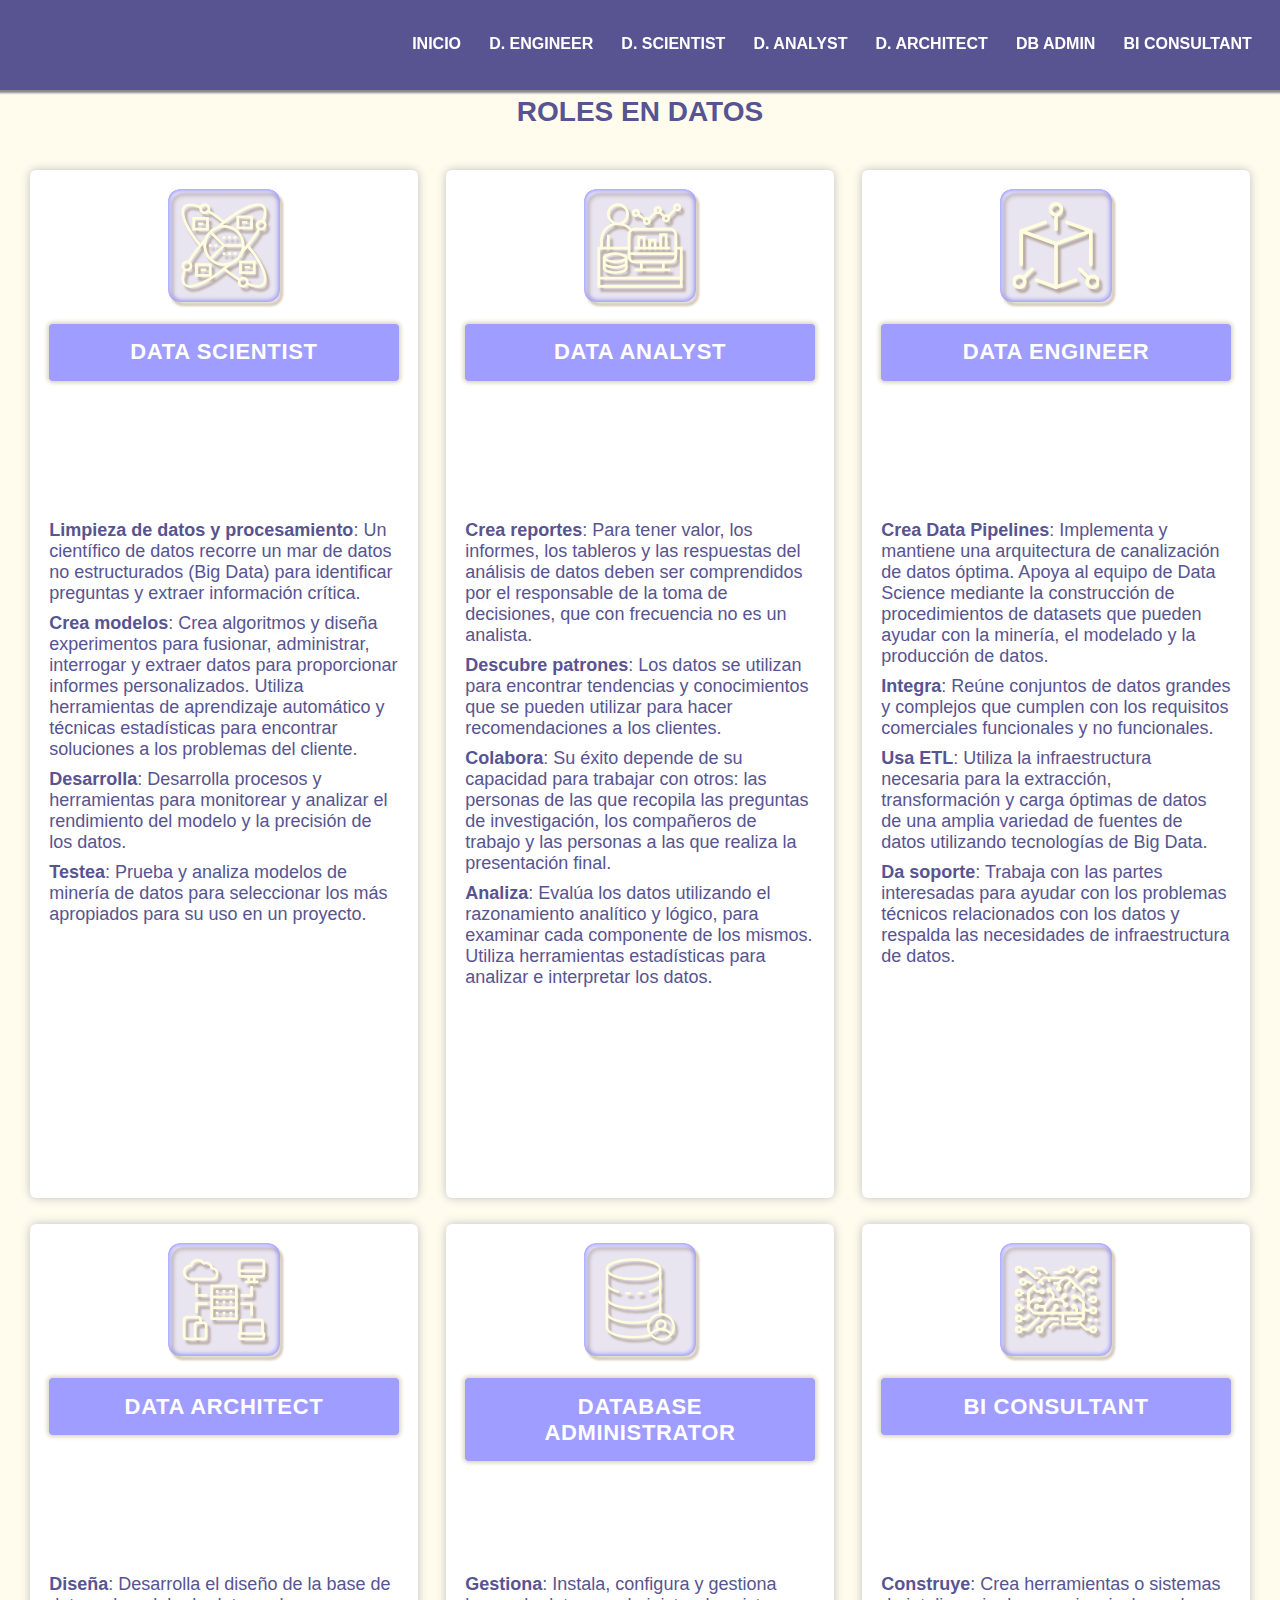
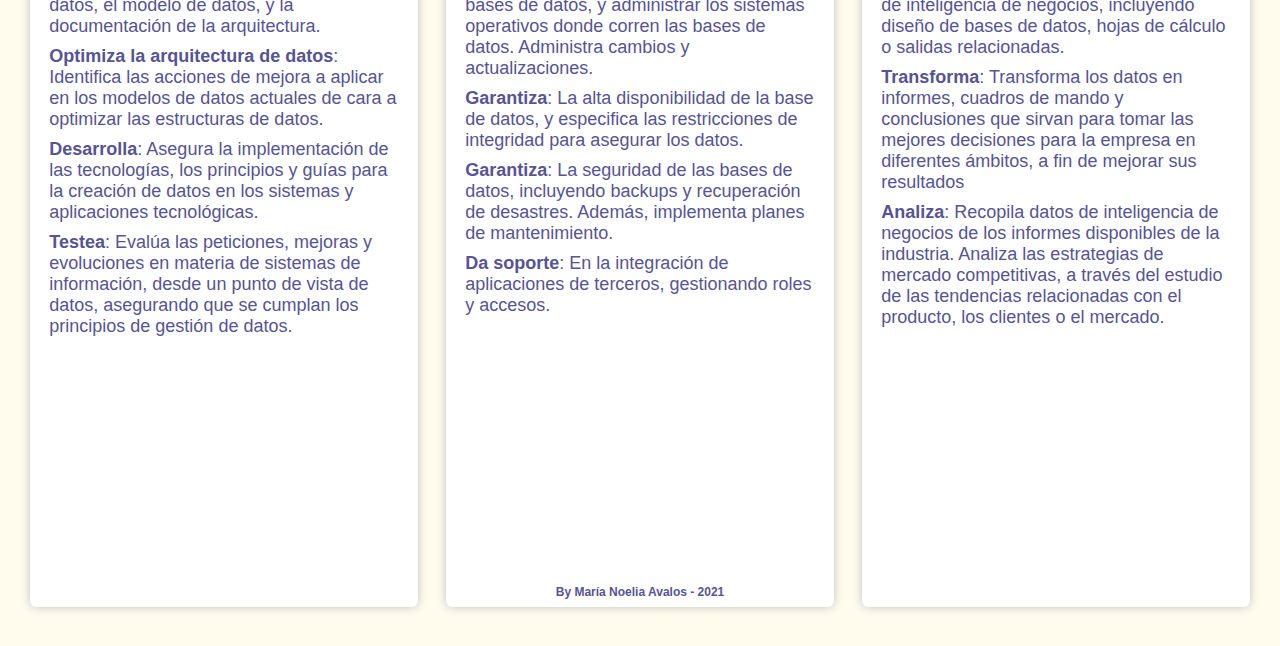
==== index.html @ c1c6f94a "SEO" ====
<!DOCTYPE html>
<html lang="en">
<head>
    <meta charset="UTF-8">
    <meta name="viewport" content="width=, initial-scale=1.0">
    <title>Roles en Datos</title>
    <!-- SEO -->
    <meta name="description" content="Aquí encontrarás cuáles son los roles más famosos en Data y sus funciones más importantes.">
    <meta name="keywords" content="data, data analytics, datos, ingeniero de datos, análisis de datos, científico de datos"
    <meta name="robots" content="index,follow">
    <!-- OPEN GRAPH -->
    <meta property="og:title" content="Descripción de los roles en Datos" />
    <meta property="og:image" content="img/cover.jpg" />
    <meta property="og:image:width" content="1200" />
    <meta property="og:image:height" content="630" />
    <meta property="og:description" content="Cuáles son los roles más famosos en Data y sus funciones más importantes." />
    <meta property="og:url" content="https://noeliaava.github.io/data-analytics-doc/" />
    <meta property="og:type" content="article" />
    <meta property="og:locale" content="es_AR" />
    <!-- FAVICON -->
    <link rel="icon" type="image/png" sizes="16x16" href="img/favicon.png">
    <!-- ESTILOS -->
    <link rel="stylesheet" href="styles.css">
    
</head>
<body>
    <header class="bkg-dk-purple">
        <nav>
            <a class="nav-item" href="#">Inicio</a>
            <a class="nav-item" href="views/data_eng.html">D. Engineer</a>
            <a class="nav-item" href="views/data_sc.html">D. Scientist</a>
            <a class="nav-item" href="views/data_an.html">D. Analyst</a>
            <a class="nav-item" href="views/data_arc.html">D. Architect</a>
            <a class="nav-item" href="views/data_adm.html">DB Admin</a>
            <a class="nav-item" href="views/data_bi.html">BI Consultant</a>
        </nav>
        <nav class="mobile-nav">
            <a class="nav-item" href="#">
                <img class="nav-img" src="img/home.svg" alt="">
            </a>
            <a class="nav-item" href="views/data_eng.html">
                <img class="nav-img" src="img/tecnologia.svg" alt="">
            </a>
            <a class="nav-item" href="views/data_sc.html">
                <img class="nav-img" src="img/cientifico-de-datos.svg" alt="">
            </a>
            <a class="nav-item" href="views/data_an.html">
                <img class="nav-img" src="img/analista-de-datos.svg" alt="">
            </a>
            <a class="nav-item" href="views/data_arc.html">
                <img class="nav-img" src="img/arquitecto-de-datos.svg" alt="">
            </a>
            <a class="nav-item" href="views/data_adm.html">
                <img class="nav-img" src="img/base-de-datos.svg" alt="">
            </a>
            <a class="nav-item" href="views/data_bi.html">
                <img class="nav-img" src="img/inteligencia.svg" alt="">
            </a>
        </nav>
    </header>
    <div class="container bkg-light">
        <div class="title-container">
            <h1 class="title dk-purple">Roles en Datos</h1>
        </div>
        <div class="card-container">
            <div class="role bkg-wh">
                <div class="role-head">
                    <img class="role-img" src="img/cientifico-de-datos.svg" alt="">
                    <a class="role-link" href="views/data_sc.html"><h3 class="role-title wh">Data Scientist</h3></a>
                </div>
                <p class="role-desc dk-purple"><b>Limpieza de datos y procesamiento</b>: Un científico de datos 
                    recorre un mar de datos no estructurados (Big Data) para identificar preguntas y extraer 
                    información crítica.
                </p>
                <p class="role-desc dk-purple"><b>Crea modelos</b>: Crea algoritmos y diseña experimentos para 
                    fusionar, administrar, interrogar y extraer datos para proporcionar informes personalizados.
                    Utiliza herramientas de aprendizaje automático y técnicas estadísticas para encontrar 
                    soluciones a los problemas del cliente.
                </p>
                <p class="role-desc dk-purple"><b>Desarrolla</b>: 
                    Desarrolla procesos y herramientas para monitorear y analizar el rendimiento del modelo y 
                    la precisión de los datos.
                </p>
                <p class="role-desc dk-purple"><b>Testea</b>: Prueba y analiza modelos de minería de datos para seleccionar 
                    los más apropiados para su uso en un proyecto.
                </p>
            </div>
            <div class="role bkg-wh">
                <div class="role-head">
                    <img class="role-img" src="img/analista-de-datos.svg" alt="">
                    <a class="role-link" href="views/data_an.html"><h3 class="role-title wh">Data Analyst</h3></a>
                </div>
                <p class="role-desc dk-purple"><b>Crea reportes</b>: Para tener valor, los informes, los tableros y
                    las respuestas del análisis de datos deben ser 
                    comprendidos por el responsable de la toma de decisiones, que con frecuencia no es un analista.
                </p>
                <p class="role-desc dk-purple"><b>Descubre patrones</b>: Los datos se utilizan para encontrar tendencias 
                    y conocimientos que se pueden utilizar para hacer recomendaciones a los clientes.
                </p>
                <p class="role-desc dk-purple"><b>Colabora</b>: Su éxito depende de su capacidad para 
                    trabajar con otros: las personas de las que recopila las preguntas de investigación, los 
                    compañeros de trabajo y las personas a las que realiza 
                    la presentación final.
                </p>
                <p class="role-desc dk-purple"><b>Analiza</b>: Evalúa los datos utilizando el razonamiento analítico y 
                    lógico, para examinar cada componente de los mismos. Utiliza herramientas estadísticas 
                     para analizar e interpretar los datos.
                </p>
            </div>
            <div class="role bkg-wh">
                <div class="role-head">
                    <img class="role-img" src="img/tecnologia.svg" alt="">
                    <a class="role-link" href="views/data_eng.html"><h3 class="role-title wh">Data Engineer</h3></a>
                </div>
                <p class="role-desc dk-purple"><b>Crea Data Pipelines</b>: 
                    Implementa y mantiene una arquitectura de canalización de datos óptima. Apoya al equipo de 
                    Data Science mediante la construcción de procedimientos de datasets que pueden ayudar 
                    con la minería, el modelado y la producción de datos.
                </p>
                <p class="role-desc dk-purple"><b>Integra</b>: Reúne conjuntos de datos grandes y complejos que cumplen 
                    con los requisitos comerciales funcionales y no funcionales.
                </p>
                <p class="role-desc dk-purple"><b>Usa ETL</b>: Utiliza la infraestructura necesaria para la extracción, 
                    transformación y carga óptimas de datos de una amplia variedad de fuentes de datos utilizando 
                    tecnologías de Big Data.
                </p>
                <p class="role-desc dk-purple"><b>Da soporte</b>: Trabaja con las partes interesadas para ayudar con 
                    los problemas técnicos relacionados con los datos y respalda las necesidades de infraestructura 
                    de datos.
                </p>
            </div>
        </div>
        <div class="card-container two">
            <div class="role two bkg-wh">
                <div class="role-head">
                    <img class="role-img" src="img/arquitecto-de-datos.svg" alt="">
                    <a class="role-link" href="views/data_arc.html"><h3 class="role-title wh">Data Architect</h3></a>
                </div>
                <p class="role-desc dk-purple"><b>Diseña</b>: Desarrolla el diseño de la base de datos, el modelo
                    de datos, y la documentación de la arquitectura.
                </p>
                <p class="role-desc dk-purple"><b>Optimiza la arquitectura de datos</b>: Identifica 
                    las acciones de mejora a aplicar en los modelos de datos actuales de cara a optimizar 
                    las estructuras de datos.
                </p>
                <p class="role-desc dk-purple"><b>Desarrolla</b>: Asegura la implementación de las tecnologías,
                    los principios y guías para la creación de datos en los sistemas y aplicaciones tecnológicas.
                </p>
                <p class="role-desc dk-purple"><b>Testea</b>: Evalúa las peticiones, mejoras y evoluciones en materia 
                    de sistemas de información, desde un punto de vista de datos, asegurando que se cumplan los 
                    principios de gestión de datos.
                </p>
            </div>
            <div class="role two bkg-wh">
                <div class="role-head">
                    <img class="role-img" src="img/base-de-datos.svg" alt="">
                    <a class="role-link" href="views/data_adm.html"></a><h3 class="role-title wh">Database Administrator</h3></a>
                </div>
                <p class="role-desc dk-purple"><b>Gestiona</b>: Instala, configura y gestiona bases de datos, y
                    administrar los sistemas operativos donde corren las bases de datos. Administra cambios 
                    y actualizaciones.
                </p>
                <p class="role-desc dk-purple"><b>Garantiza</b>: La alta disponibilidad de la base de datos, y especifica 
                    las restricciones de integridad para asegurar los datos.
                </p>
                <p class="role-desc dk-purple"><b>Garantiza</b>: La seguridad de las bases de datos, incluyendo backups 
                    y recuperación de desastres. Además, implementa planes de mantenimiento.
                </p>
                <p class="role-desc dk-purple"><b>Da soporte</b>: En la integración de aplicaciones de terceros, gestionando
                    roles y accesos.
                </p>
            </div>
            <div class="role two bkg-wh">
                <div class="role-head">
                    <img class="role-img" src="img/inteligencia.svg" alt="">
                    <a class="role-link" href="views/data_bi.html"></a><h3 class="role-title wh">BI Consultant</h3></a>
                </div>
                <p class="role-desc dk-purple"><b>Construye</b>: Crea herramientas o sistemas de inteligencia de negocios, 
                    incluyendo diseño de bases de datos, hojas de cálculo o salidas relacionadas.
                </p>
                <p class="role-desc dk-purple"><b>Transforma</b>: Transforma los datos en informes, cuadros de mando y 
                    conclusiones que sirvan para tomar las mejores decisiones para la empresa en diferentes ámbitos,
                     a fin de mejorar sus resultados
                </p>
                <p class="role-desc dk-purple"><b>Analiza</b>: Recopila datos de inteligencia de negocios de los informes 
                    disponibles de la industria. Analiza las estrategias de mercado competitivas, a través del 
                    estudio de las tendencias relacionadas con el producto, los clientes o el mercado.
                </p>
            </div>
        </div>
        <footer>
            <h5 class="dk-purple">By María Noelia Avalos - 2021</h5>
            <!-- <h5 class="dk-purple">ln:/m-noelia-avalos</h5> -->
        </footer>
    </div>
</body>
</html>
---- styles.css ----
* {
    margin: 0;
    padding: 0;
}

body {
    font-family: 'Segoe UI', Tahoma, Geneva, Verdana, sans-serif;
}

header {
    height: 12vh;
    padding-top: .5em;
    display: flex;
    background-color: #845EC2;
    position: fixed;
    width: 100%;
    box-shadow: 0px 0px 2px 3px #888888;
    z-index: 1;
}

nav {
    display: none;
}

.mobile-nav {
    display: flex;
    justify-content: space-around;
    align-items: center;
    margin: auto;
    width: 95%;
}

.nav-item {
    color: white;
    text-transform: uppercase;
    text-align: center;
    font-weight: 600;
    text-decoration: none;
    font-size: 1em;
}

.nav-item::after {
    content: '';
    display: block;
    width: 0;
    height: 3px;
    background: #fff;
    transition: width .3s;
}

.nav-item:hover::after {
    width: 100%;
}


.title-container {
    display: flex;
    justify-content: center;
    align-items: center;
    padding: 1em;
    padding-top: 5em;
}

p {
    font-size: 16px;
}

h3 {
    font-size: 20px;
}

h4 {
    color: #6e6e6e;
}

h5 {
    font-size: 12px;
    text-align: center;
}

.container {
    padding: 1em;
}

.card-container {
    display: flex;
    flex-direction: column;
    align-items: center;
    width: 100%;
}

.title {
    text-align: center;
    font-size: 28px;
    margin-bottom: 0;
    text-transform: uppercase;
}

.role {
    display: flex;
    flex-direction: column;
    width: 80%;
    border-radius: 6px;
    padding: 1.2em;
    margin-bottom: 1em;
    box-shadow: 0 0 10px 0px #bfbebe;
    
}

.role-head {
    height: 35vh;
    margin-bottom: 1em;
}

.role-img {
    width: 25%;
    display: block;
    margin: auto;
    filter: drop-shadow(3px 4px 1px #bbab90);
    box-shadow: inset 0px 0px 4px 2px #9f9dff;
    padding: .8em;
    border-radius: 12px;
    background-color: #9f9dff26;
}

.nav-img {
    width: 55%;
    filter: drop-shadow(0px 0px 0px #bbab90);
    padding: .3em;
    box-shadow: inset 0px 0px 2px 1px #9f9dff;
    border-radius: 6px;
}

.role-img:hover {
    transform: rotateY(360deg);
    transition: 1.1s ease-in;
}

.role-link {
    text-decoration: none;
}

.role-title:hover {
    background-color: #E8D5B5;
    transition: .6s ease-in-out;
}

.role-title {
    margin-top: 1em;
    text-align: center;
    padding: .7em;
    border-radius: 4px;
    margin-bottom: 1em;
    box-shadow: 0px 0px 4px 2px #dad6bf;
    background-color: #9F9DFF;
    text-transform: uppercase;
    letter-spacing: .5pt;
}

.role-desc {
    margin-bottom: .5em;
}


/* =========== funciones en detalle =========== */

.role-t {
    width: 90%;
    text-align: center;
}

.function {
    display: flex;
    flex-direction: column;
    justify-content: center;
    align-items: center;
    width: 90%;
    margin: auto;
    margin-bottom: 1em;
    box-shadow: inset 0px -2px 4px 2px #9f9dff;
    padding: 2em .8em 1em .8em;
}

.function-title {
    background-color: #9f9dff;
    border: 8px solid #9f9dff;
    box-shadow: 0px -1px 3px 2px #9f9dff;
    color: white;
    display: flex;
    justify-content: flex-end;
    align-items: center;
    padding-right: .3em;
    width: 90%;
    margin: auto;
    text-transform: uppercase;
}

.fn-left {
    display: flex;
    flex-direction: column;
    justify-content: flex-start;
    align-items: center;
    width: 100%;
}


.fn-left img {
    width: 100%;
    display: block;
}

.fn-left-tools {
    display: flex;
    flex-direction: column;
    align-items: center;
}

.fn-left-tools img {
    display: block;
    margin: auto;
    
}

.fn-right {
    display: flex;
    flex-direction: column;
    align-items: center;
    width: 100%;
}

.fn-right p {
    text-align: justify;
    line-height: 1.8;
}

small {
    font-size: .6em;
    margin-bottom: 3em;
}

.purple {
    color: #9F9DFF;
}

.dk-purple {
    color: #575491;
}

.light {
    color: #fffade85;
}

.wh {
    color: white;
}

.bkg-purple {
    background-color: #9F9DFF;
}

.bkg-dk-purple {
    background-color: #575491;
}

.bkg-light {
    background-color: #fffade85;
}

.bkg-wh {
    background-color: white;
}

.soon-text {
    margin-top: 10em;
    text-align: center;
    font-size: 1em;
    height: 25vh;
}

.soon-text a {
    text-decoration: none;
    text-transform: uppercase;
}

footer {
    height: 5vh;
    margin-top: 1em;
}

/* media queries */
@media only screen and (min-width: 374px) {
   
    nav {
        width: 90%;
    }

}

@media only screen and (min-width: 426px) {


    .mobile-nav {
        width: 60%;
    }

    .role-head {
        height: 45vh;
    }
}

@media only screen and (min-width: 769px) {
    header {
        height: 10vh;
        padding-top: 0em;
    }
    
    nav {
        display: flex;
        justify-content: space-evenly;
        align-items: center;
        margin: auto;
        width: 70%;
        margin-left: 30%;
    }

    .mobile-nav {
        display: none;
    }

    .card-container {
        flex-direction: row;
        height: 105vh;
    }

    .role {
        width: 28%;
        margin: auto;
        height: 95vh;
    }

    .role-t {
        text-align: left;
    }

    .two {
        height: 90vh;
    }

    .role-head {
        height: 35vh;
    }

    .function {
        flex-direction: row;
    }
    
    .fn-left {
        width: 40%;
        margin: auto;
        margin-top: 0;
    }

    .fn-right {
        width: 50%;
        margin: auto;
        align-self: flex-start;
        margin-top: 1em;
        margin-bottom: 1em;
    }
}

@media only screen and (min-width: 1025px) {
    .card-container {
        height: 120vh;
    }
    
    .role {
        width: 28%;
        margin: auto;
        height: 110vh;
    }

    .two {
        height: 105vh;
    }

    .role-title {
        font-size: 22px;
    }

    .role-desc {
        font-size: 18px;
    }
}

@media only screen and (min-width: 1332px) {
    .card-container {
        height: 130vh;
    }
    .role {
        height: 115vh;
    }
   
}
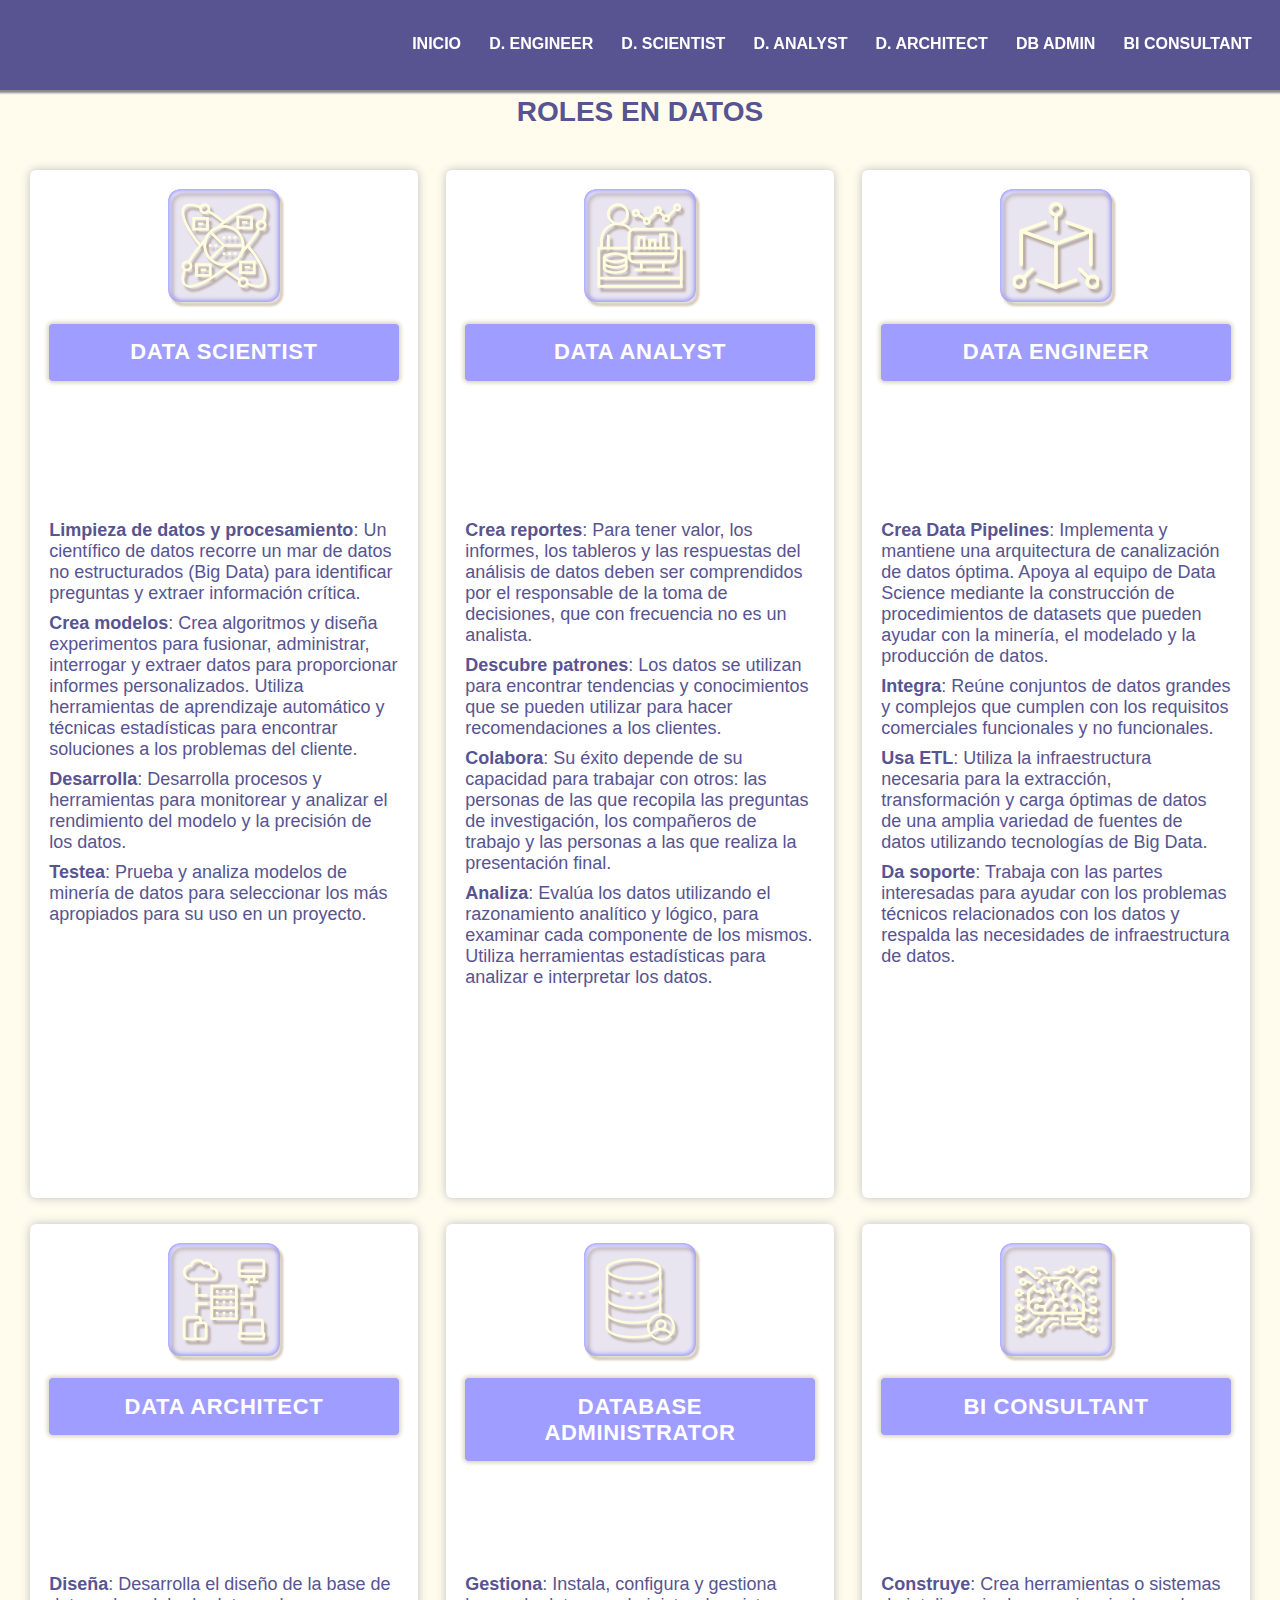
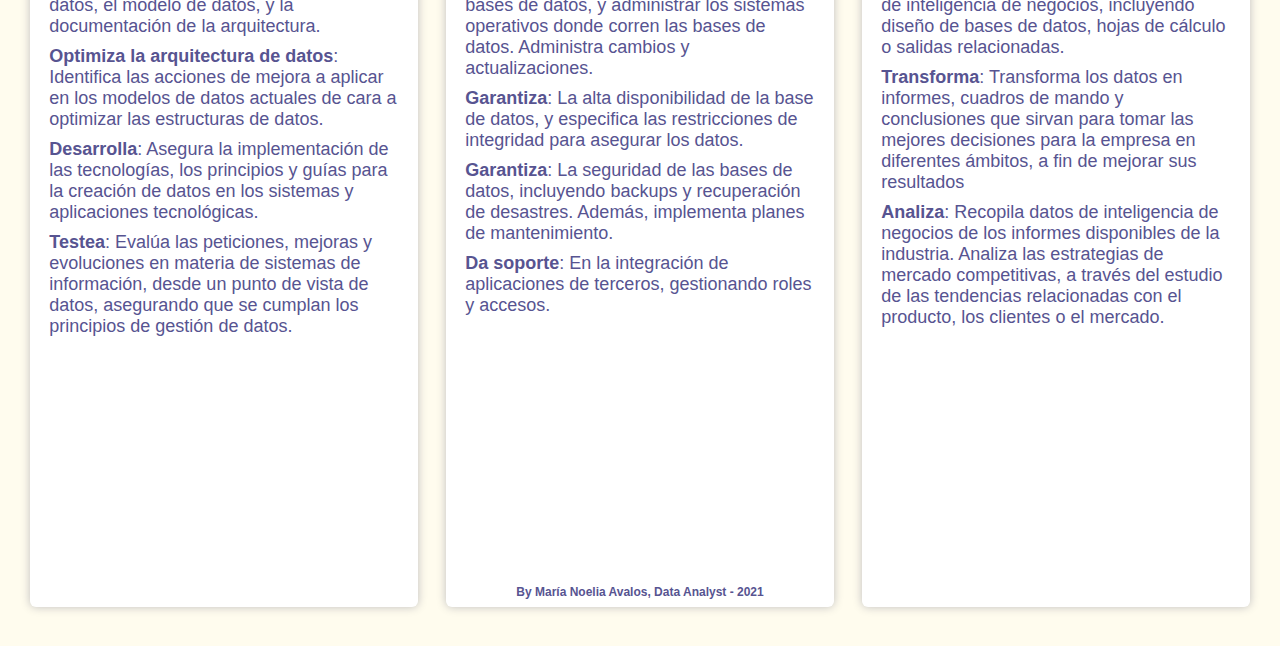
==== commit b6ae0af9: "text editing in d arc" ====
--- a/index.html
+++ b/index.html
@@ -189,7 +189,7 @@
             </div>
         </div>
         <footer>
-            <h5 class="dk-purple">By María Noelia Avalos - 2021</h5>
+            <h5 class="dk-purple">By María Noelia Avalos, Data Analyst - 2021</h5>
             <!-- <h5 class="dk-purple">ln:/m-noelia-avalos</h5> -->
         </footer>
     </div>
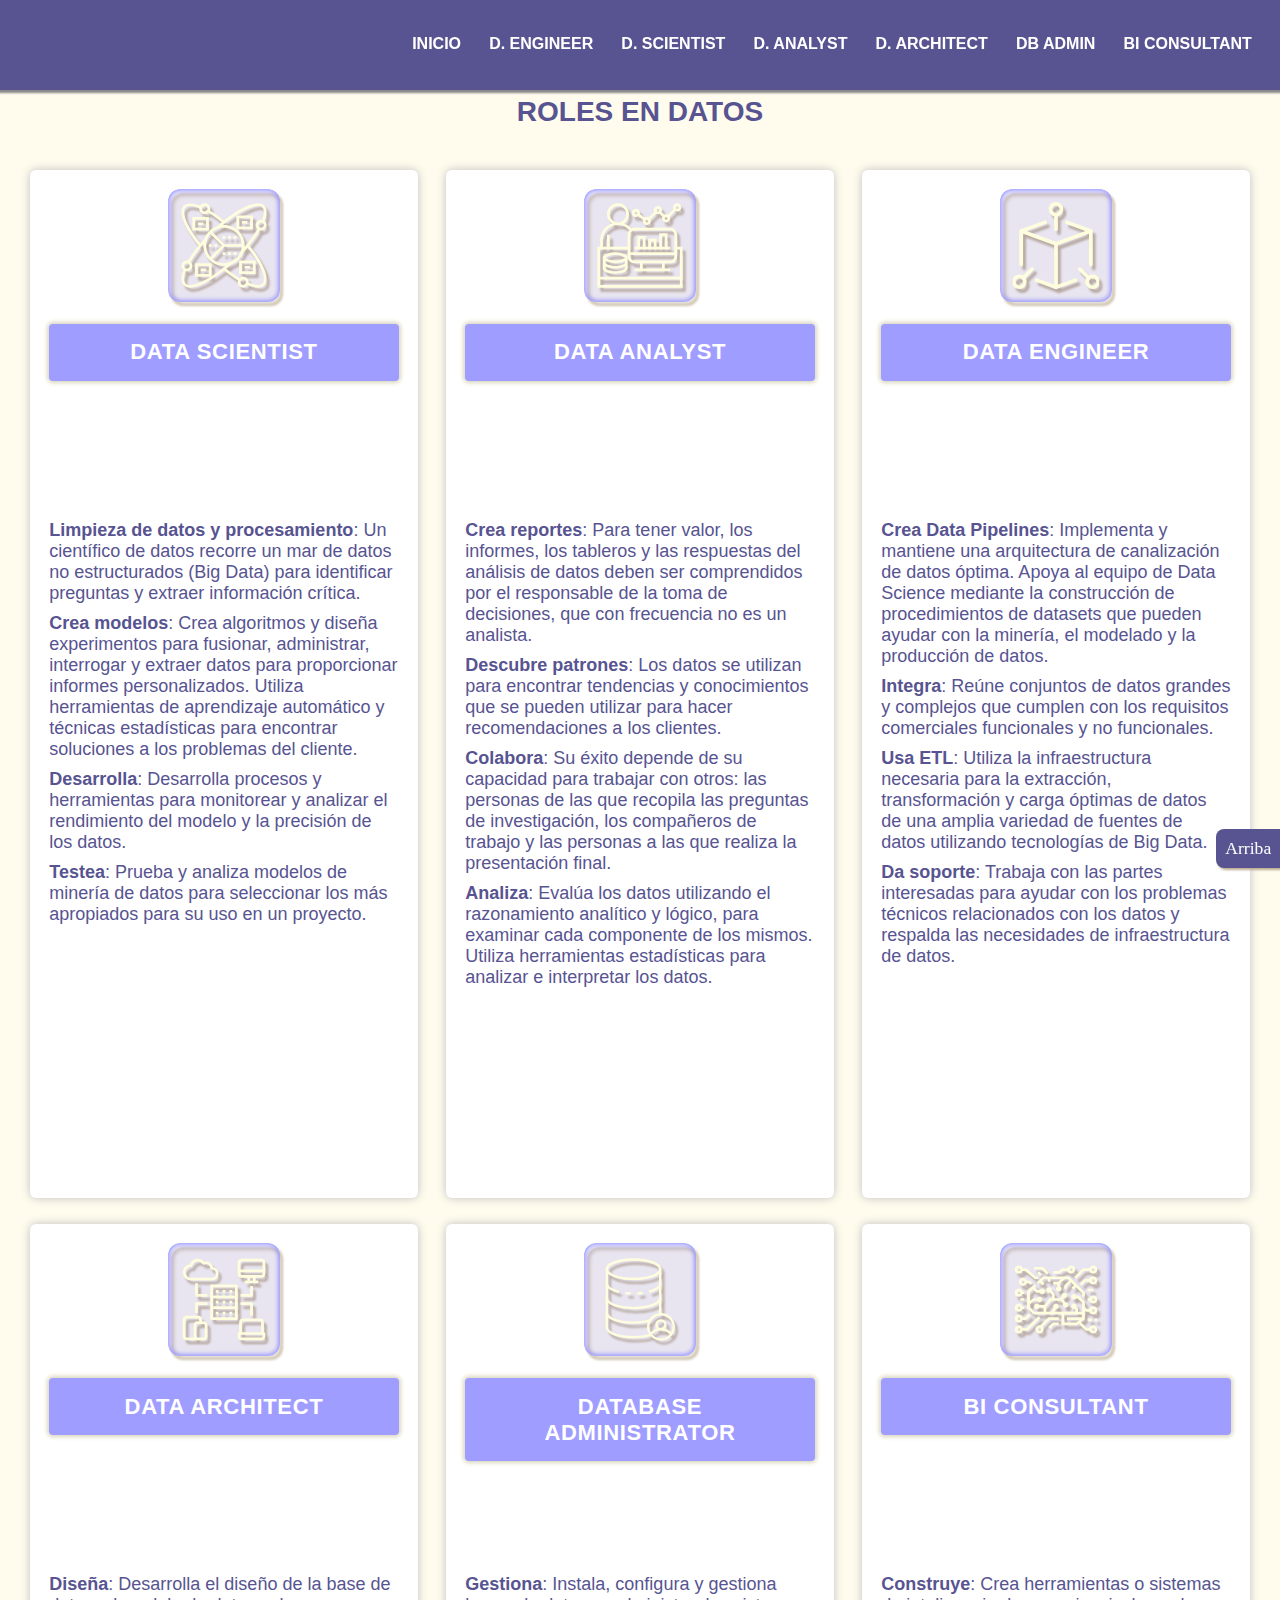
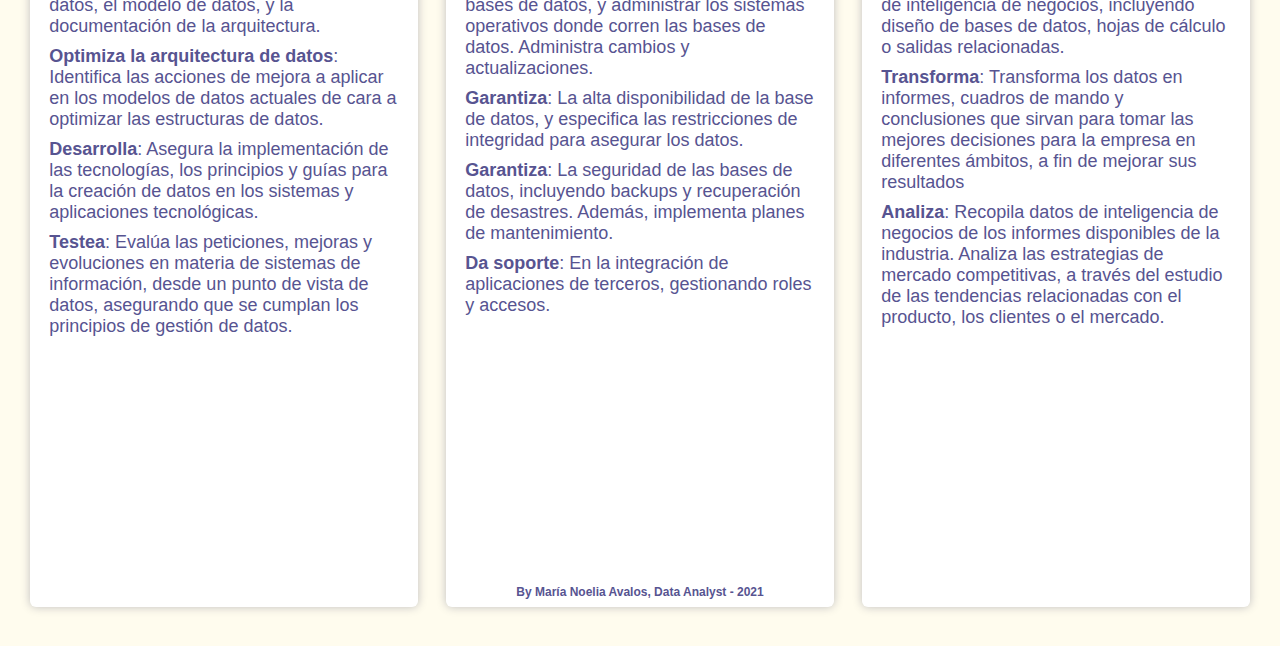
==== commit cf4e9209: "d-eng: how pages" ====
--- a/index.html
+++ b/index.html
@@ -62,6 +62,13 @@
         <div class="title-container">
             <h1 class="title dk-purple">Roles en Datos</h1>
         </div>
+        <div class="btn-up-container" >
+            <a class="btn-up-link" href="#page-title">
+                <button class="btn-up bkg-dk-purple wh">
+                    Arriba
+                </button>
+            </a>
+        </div>
         <div class="card-container">
             <div class="role bkg-wh">
                 <div class="role-head">
@@ -154,7 +161,7 @@
             <div class="role two bkg-wh">
                 <div class="role-head">
                     <img class="role-img" src="img/base-de-datos.svg" alt="">
-                    <a class="role-link" href="views/data_adm.html"></a><h3 class="role-title wh">Database Administrator</h3></a>
+                    <a class="role-link" href="views/data_adm.html"><h3 class="role-title wh">Database Administrator</h3></a>
                 </div>
                 <p class="role-desc dk-purple"><b>Gestiona</b>: Instala, configura y gestiona bases de datos, y
                     administrar los sistemas operativos donde corren las bases de datos. Administra cambios 
@@ -173,7 +180,7 @@
             <div class="role two bkg-wh">
                 <div class="role-head">
                     <img class="role-img" src="img/inteligencia.svg" alt="">
-                    <a class="role-link" href="views/data_bi.html"></a><h3 class="role-title wh">BI Consultant</h3></a>
+                    <a class="role-link" href="views/data_bi.html"><h3 class="role-title wh">BI Consultant</h3></a>
                 </div>
                 <p class="role-desc dk-purple"><b>Construye</b>: Crea herramientas o sistemas de inteligencia de negocios, 
                     incluyendo diseño de bases de datos, hojas de cálculo o salidas relacionadas.
--- a/styles.css
+++ b/styles.css
@@ -20,6 +20,10 @@
 
 nav {
     display: none;
+}
+
+button {
+    font-family: 'Segoe UI', Tahoma;
 }
 
 .mobile-nav {
@@ -140,6 +144,11 @@
     text-decoration: none;
 }
 
+.role-title-link {
+    text-decoration: none;
+
+}
+
 .role-title:hover {
     background-color: #E8D5B5;
     transition: .6s ease-in-out;
@@ -238,6 +247,146 @@
     margin-bottom: 3em;
 }
 
+.btn-cont {
+    display: flex;
+    flex-direction: row;
+    justify-content: center;
+    align-items: center;
+    margin-bottom: 2em;
+    width: 80%;
+    margin: auto;
+}
+
+.btn-how {
+    padding: .7em;
+    border-radius: 4px;
+    box-shadow: 0px 0px 4px 2px #dad6bf;
+    text-transform: uppercase;
+    letter-spacing: .5pt;
+    border: none;
+    font-size: 1.3em;
+    font-weight: 600;
+}
+
+/* ======== HOW TO BECOME ======== */
+
+.container-how {
+    display: flex;
+    flex-direction: column;
+    justify-content: center;
+    align-items: center;
+}
+
+.card-how {
+    display: flex;
+    flex-direction: column;
+    align-items: center;
+    justify-content: center;
+    margin: 1em;
+    border-radius: 8px;
+    filter: drop-shadow(3px 4px 1px #bbab90);
+    box-shadow: inset 0px 0px 4px 2px #9f9dff;
+    border: 2px solid #9f9dff;
+    background-color: #9f9dff63;
+    width: 200px;
+    height: 150px;
+}
+
+.card-how .title {
+    font-size: 2.3em;
+    margin-bottom: .5em;
+}
+
+.card-how .link {
+    border: 2px solid black;
+    border-radius: 6px;
+    padding: .3em .6em;
+    width: 50%;
+    text-decoration: none;
+    color: black;
+    text-align: center;
+    font-weight: 500;
+    text-transform: uppercase;
+}
+
+/* ======== WHY SECTION ======== */
+
+.container-why {
+    display: flex;
+    flex-direction: column;
+    justify-content: center;
+    align-items: center;
+
+}
+
+.container-why .why-card {
+    display: flex;
+    flex-direction: column;
+    align-items: center;
+    justify-content: center;
+    padding: .5em; 
+    border: 2px solid #575491;
+    border-radius: 8px;
+    box-shadow: inset 0px 0px 4px 2px #575491;
+    width: 80%;
+    margin-bottom: 1em;
+}
+
+.why-ico {
+    width: 100%;
+
+}
+
+.cursors-container {
+    display: flex;
+    flex-direction: row;
+    justify-content: space-between;
+    align-items: center;
+    width: 80%;
+    margin: auto;
+
+}
+
+.cursors-container .link {
+    border: 2px solid #575491;
+    box-shadow: inset 0px 0px 4px 2px #575491;
+    border-radius: 6px;
+    padding: .5em .6em;
+    width: 40%;
+    text-decoration: none;
+    color: black;
+    text-align: center;
+    font-weight: 500;
+    text-transform: uppercase;
+}
+
+/* ======== BOTON ARRIBA ======== */
+
+.btn-up-container {
+    position: fixed;
+    z-index: 2;
+    bottom: 2em;
+    right: 0;
+}
+
+.btn-up-link {
+    text-decoration: none;
+    width: 10%;
+}
+
+.btn-up {
+    width: 100%;
+    padding: .5em;
+    font-size: 1.1em;
+    border-radius: 8px 0 0 8px;
+    filter: drop-shadow(2px 2px 1px #bbab90);
+    border: none;
+    margin: 0;
+    
+}
+
+/* ===== COLORS ====== */
+
 .purple {
     color: #9F9DFF;
 }
@@ -305,6 +454,15 @@
 
     .role-head {
         height: 45vh;
+    }
+
+    .container-how {
+        flex-direction: row;
+        flex-wrap: wrap;
+    }
+
+    .cursors-container .link {
+        padding: .8em .6em;
     }
 }
 
@@ -391,6 +549,8 @@
     .role-desc {
         font-size: 18px;
     }
+    
+
 }
 
 @media only screen and (min-width: 1332px) {
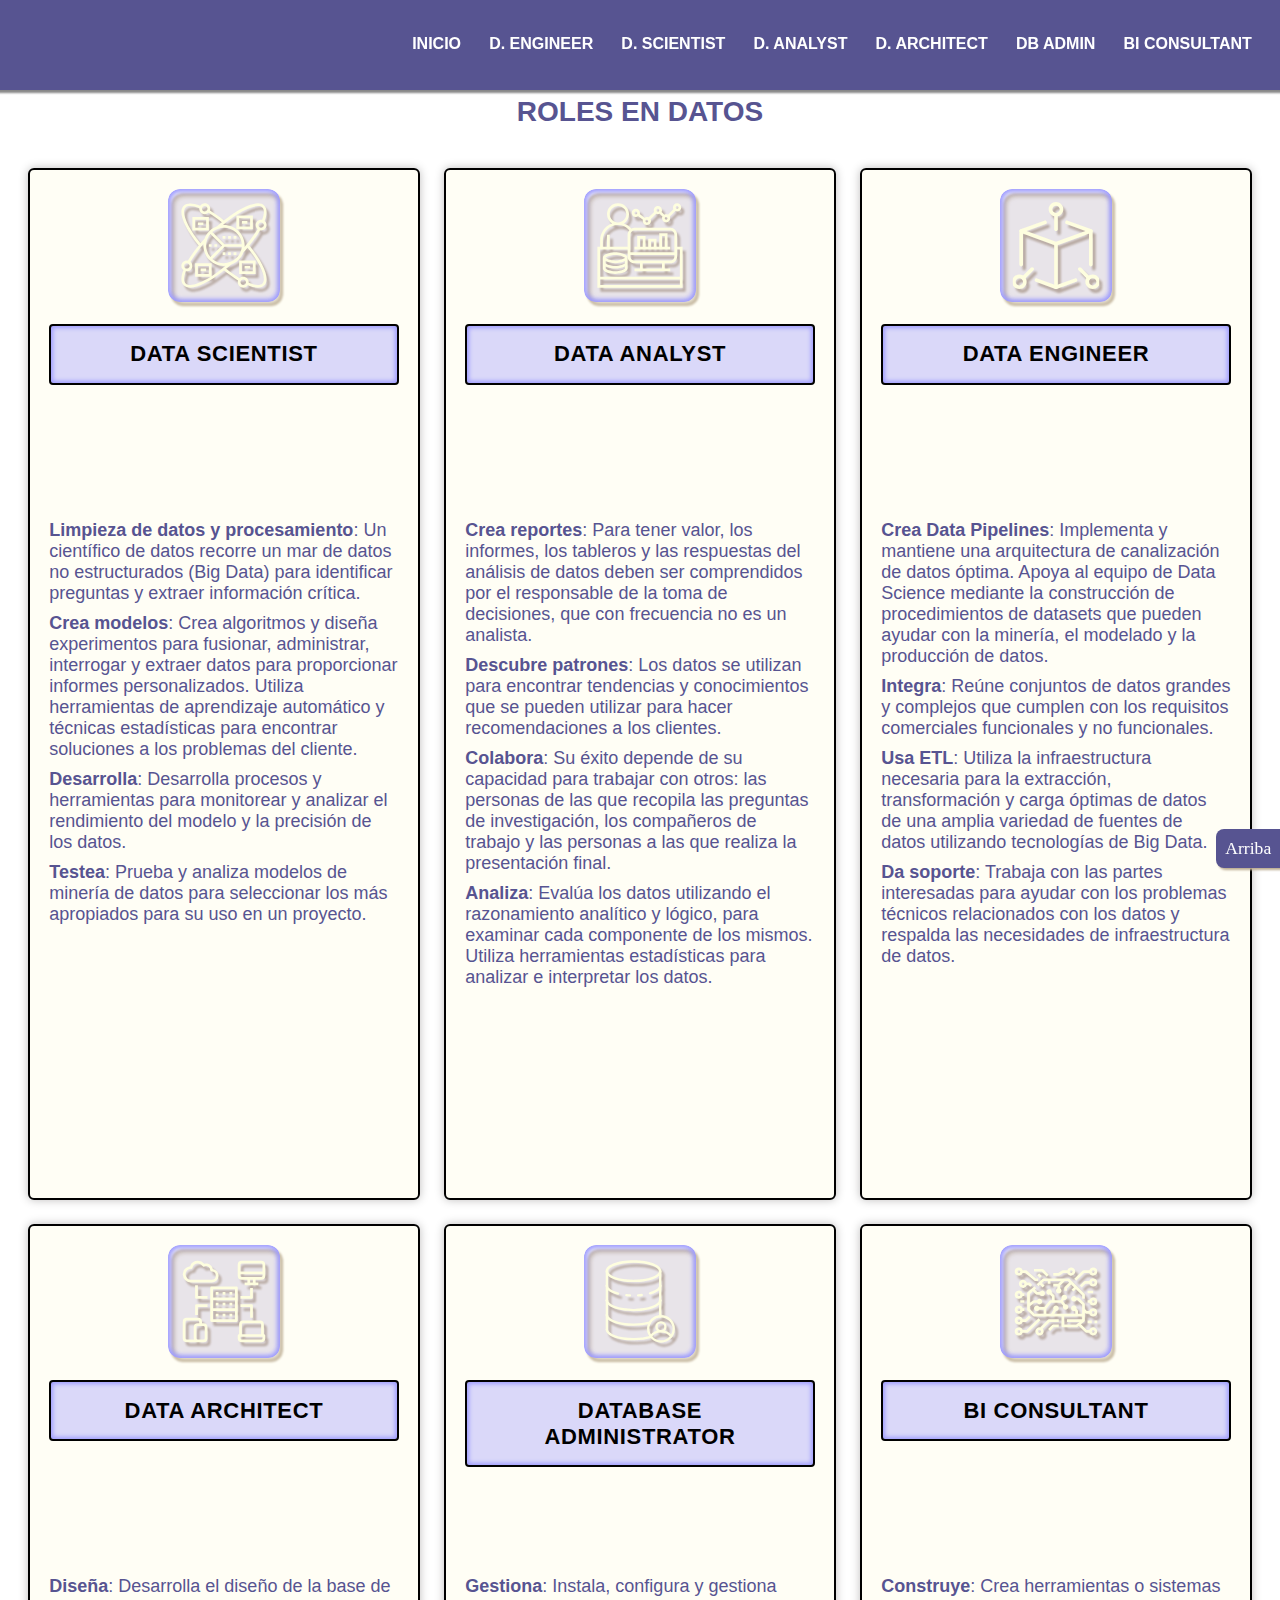
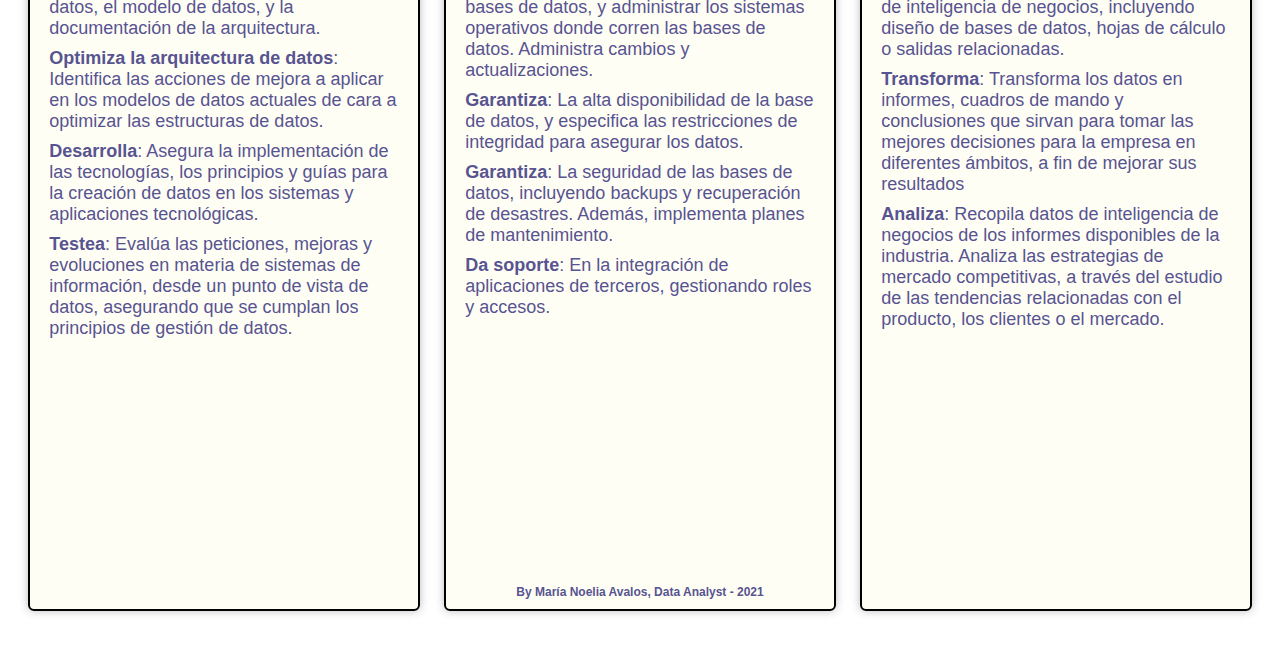
==== commit 610d5272: "change of border syles on buttons" ====
--- a/index.html
+++ b/index.html
@@ -58,7 +58,7 @@
             </a>
         </nav>
     </header>
-    <div class="container bkg-light">
+    <div class="container bkg-light-blue">
         <div class="title-container">
             <h1 class="title dk-purple">Roles en Datos</h1>
         </div>
@@ -70,10 +70,12 @@
             </a>
         </div>
         <div class="card-container">
-            <div class="role bkg-wh">
+            <div class="role bkg-light">
                 <div class="role-head">
                     <img class="role-img" src="img/cientifico-de-datos.svg" alt="">
-                    <a class="role-link" href="views/data_sc.html"><h3 class="role-title wh">Data Scientist</h3></a>
+                    <a class="role-link" href="views/data_sc.html">
+                        <h3 class="role-title">Data Scientist</h3>
+                    </a>
                 </div>
                 <p class="role-desc dk-purple"><b>Limpieza de datos y procesamiento</b>: Un científico de datos 
                     recorre un mar de datos no estructurados (Big Data) para identificar preguntas y extraer 
@@ -92,10 +94,12 @@
                     los más apropiados para su uso en un proyecto.
                 </p>
             </div>
-            <div class="role bkg-wh">
+            <div class="role bkg-light">
                 <div class="role-head">
                     <img class="role-img" src="img/analista-de-datos.svg" alt="">
-                    <a class="role-link" href="views/data_an.html"><h3 class="role-title wh">Data Analyst</h3></a>
+                    <a class="role-link" href="views/data_an.html">
+                        <h3 class="role-title">Data Analyst</h3>
+                    </a>
                 </div>
                 <p class="role-desc dk-purple"><b>Crea reportes</b>: Para tener valor, los informes, los tableros y
                     las respuestas del análisis de datos deben ser 
@@ -114,10 +118,12 @@
                      para analizar e interpretar los datos.
                 </p>
             </div>
-            <div class="role bkg-wh">
+            <div class="role bkg-light">
                 <div class="role-head">
                     <img class="role-img" src="img/tecnologia.svg" alt="">
-                    <a class="role-link" href="views/data_eng.html"><h3 class="role-title wh">Data Engineer</h3></a>
+                    <a class="role-link" href="views/data_eng.html">
+                        <h3 class="role-title">Data Engineer</h3>
+                    </a>
                 </div>
                 <p class="role-desc dk-purple"><b>Crea Data Pipelines</b>: 
                     Implementa y mantiene una arquitectura de canalización de datos óptima. Apoya al equipo de 
@@ -138,10 +144,12 @@
             </div>
         </div>
         <div class="card-container two">
-            <div class="role two bkg-wh">
+            <div class="role two bkg-light">
                 <div class="role-head">
                     <img class="role-img" src="img/arquitecto-de-datos.svg" alt="">
-                    <a class="role-link" href="views/data_arc.html"><h3 class="role-title wh">Data Architect</h3></a>
+                    <a class="role-link" href="views/data_arc.html">
+                        <h3 class="role-title">Data Architect</h3>
+                    </a>
                 </div>
                 <p class="role-desc dk-purple"><b>Diseña</b>: Desarrolla el diseño de la base de datos, el modelo
                     de datos, y la documentación de la arquitectura.
@@ -158,10 +166,12 @@
                     principios de gestión de datos.
                 </p>
             </div>
-            <div class="role two bkg-wh">
+            <div class="role two bkg-light">
                 <div class="role-head">
                     <img class="role-img" src="img/base-de-datos.svg" alt="">
-                    <a class="role-link" href="views/data_adm.html"><h3 class="role-title wh">Database Administrator</h3></a>
+                    <a class="role-link" href="views/data_adm.html">
+                        <h3 class="role-title">Database Administrator</h3>
+                    </a>
                 </div>
                 <p class="role-desc dk-purple"><b>Gestiona</b>: Instala, configura y gestiona bases de datos, y
                     administrar los sistemas operativos donde corren las bases de datos. Administra cambios 
@@ -177,10 +187,12 @@
                     roles y accesos.
                 </p>
             </div>
-            <div class="role two bkg-wh">
+            <div class="role two bkg-light">
                 <div class="role-head">
                     <img class="role-img" src="img/inteligencia.svg" alt="">
-                    <a class="role-link" href="views/data_bi.html"><h3 class="role-title wh">BI Consultant</h3></a>
+                    <a class="role-link" href="views/data_bi.html">
+                        <h3 class="role-title">BI Consultant</h3>
+                    </a>
                 </div>
                 <p class="role-desc dk-purple"><b>Construye</b>: Crea herramientas o sistemas de inteligencia de negocios, 
                     incluyendo diseño de bases de datos, hojas de cálculo o salidas relacionadas.
--- a/styles.css
+++ b/styles.css
@@ -108,7 +108,7 @@
     padding: 1.2em;
     margin-bottom: 1em;
     box-shadow: 0 0 10px 0px #bfbebe;
-    
+    border: 2px solid black;
 }
 
 .role-head {
@@ -121,7 +121,7 @@
     display: block;
     margin: auto;
     filter: drop-shadow(3px 4px 1px #bbab90);
-    box-shadow: inset 0px 0px 4px 2px #9f9dff;
+    box-shadow: inset 0px 0px 4px 3px #9f9dff;
     padding: .8em;
     border-radius: 12px;
     background-color: #9f9dff26;
@@ -150,7 +150,7 @@
 }
 
 .role-title:hover {
-    background-color: #E8D5B5;
+    background-color: #9F9DFF;
     transition: .6s ease-in-out;
 }
 
@@ -160,10 +160,12 @@
     padding: .7em;
     border-radius: 4px;
     margin-bottom: 1em;
-    box-shadow: 0px 0px 4px 2px #dad6bf;
-    background-color: #9F9DFF;
+    box-shadow: inset 0px 0px 4px 2px #9f9dff;
+    background-color: #9f9dff63;
     text-transform: uppercase;
     letter-spacing: .5pt;
+    border: 2px solid black;
+    color: black;
 }
 
 .role-desc {
@@ -309,6 +311,14 @@
     text-transform: uppercase;
 }
 
+.role-subtitle {
+    margin-top: -2em;
+    text-align: right;
+    margin-bottom: 1em;
+    width: 95%;
+    font-size: 1.2em;
+}
+
 /* ======== WHY SECTION ======== */
 
 .container-why {
@@ -317,6 +327,10 @@
     justify-content: center;
     align-items: center;
 
+}
+
+.why-text {
+    display: none;
 }
 
 .container-why .why-card {
@@ -382,7 +396,10 @@
     filter: drop-shadow(2px 2px 1px #bbab90);
     border: none;
     margin: 0;
-    
+}
+
+.btn-up:hover {
+    cursor: pointer;
 }
 
 /* ===== COLORS ====== */
@@ -396,7 +413,7 @@
 }
 
 .light {
-    color: #fffade85;
+    color: #fffade4a;
 }
 
 .wh {
@@ -411,8 +428,12 @@
     background-color: #575491;
 }
 
+.bkg-light-blue {
+    background-color: #9f9dff00;
+}
+
 .bkg-light {
-    background-color: #fffade85;
+    background-color: #fffade4a;
 }
 
 .bkg-wh {
@@ -525,6 +546,36 @@
         margin-top: 1em;
         margin-bottom: 1em;
     }
+
+    .container-why {
+        flex-direction: row;
+        width: 90%;
+        margin: auto;
+        margin-bottom: 2em;
+    }
+
+    .container-why .why-card {
+        width: 40%;
+        margin: auto;
+    }
+
+    .why-text {
+        display: flex;
+        flex-direction: column;
+        width: 45%;
+        margin: auto;
+    }
+
+    .why-p {
+       
+    }
+
+    .why-list-item {
+        list-style: none;
+    }
+
+    .why-list-item::before {
+        content: "👉";
 }
 
 @media only screen and (min-width: 1025px) {
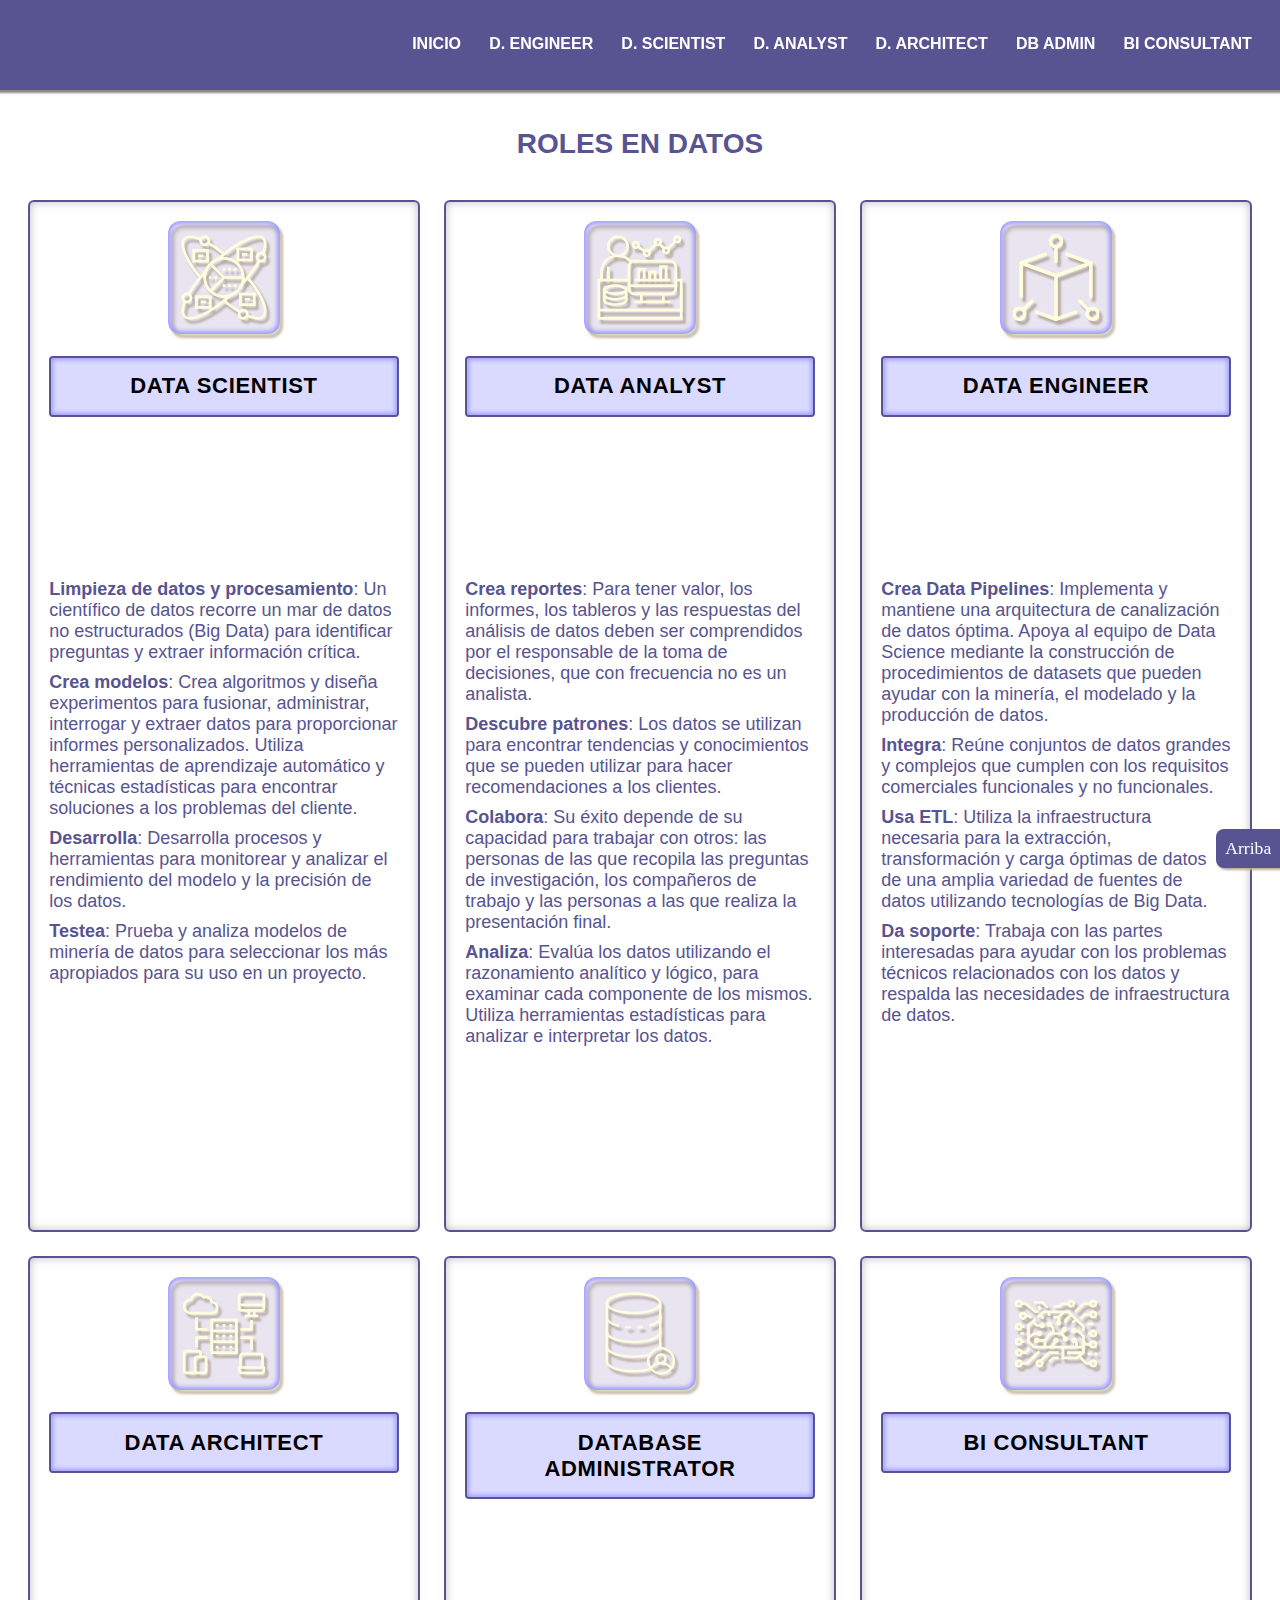
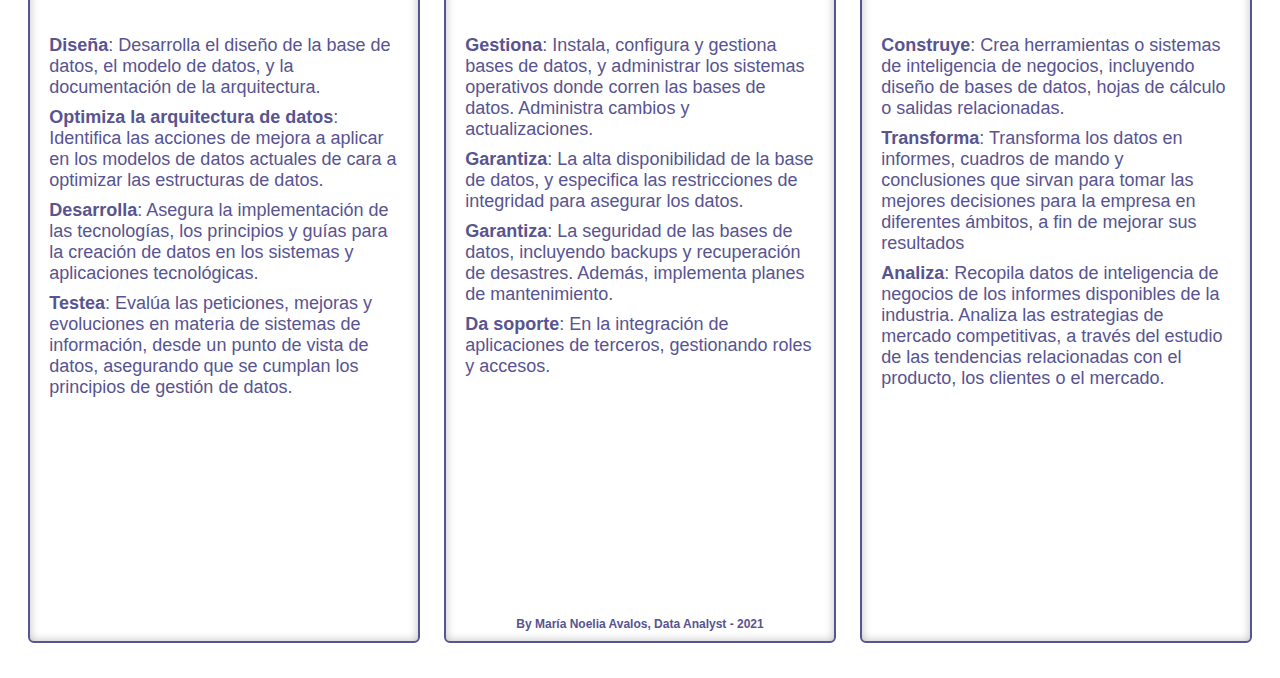
==== commit 29a1d9fa: "color change in card borders on index.html" ====
--- a/index.html
+++ b/index.html
@@ -70,7 +70,7 @@
             </a>
         </div>
         <div class="card-container">
-            <div class="role bkg-light">
+            <div class="role">
                 <div class="role-head">
                     <img class="role-img" src="img/cientifico-de-datos.svg" alt="">
                     <a class="role-link" href="views/data_sc.html">
@@ -94,7 +94,7 @@
                     los más apropiados para su uso en un proyecto.
                 </p>
             </div>
-            <div class="role bkg-light">
+            <div class="role">
                 <div class="role-head">
                     <img class="role-img" src="img/analista-de-datos.svg" alt="">
                     <a class="role-link" href="views/data_an.html">
@@ -118,7 +118,7 @@
                      para analizar e interpretar los datos.
                 </p>
             </div>
-            <div class="role bkg-light">
+            <div class="role">
                 <div class="role-head">
                     <img class="role-img" src="img/tecnologia.svg" alt="">
                     <a class="role-link" href="views/data_eng.html">
@@ -144,7 +144,7 @@
             </div>
         </div>
         <div class="card-container two">
-            <div class="role two bkg-light">
+            <div class="role two">
                 <div class="role-head">
                     <img class="role-img" src="img/arquitecto-de-datos.svg" alt="">
                     <a class="role-link" href="views/data_arc.html">
@@ -166,7 +166,7 @@
                     principios de gestión de datos.
                 </p>
             </div>
-            <div class="role two bkg-light">
+            <div class="role two">
                 <div class="role-head">
                     <img class="role-img" src="img/base-de-datos.svg" alt="">
                     <a class="role-link" href="views/data_adm.html">
@@ -187,7 +187,7 @@
                     roles y accesos.
                 </p>
             </div>
-            <div class="role two bkg-light">
+            <div class="role two">
                 <div class="role-head">
                     <img class="role-img" src="img/inteligencia.svg" alt="">
                     <a class="role-link" href="views/data_bi.html">
--- a/styles.css
+++ b/styles.css
@@ -62,7 +62,7 @@
     justify-content: center;
     align-items: center;
     padding: 1em;
-    padding-top: 5em;
+    padding-top: 7em;
 }
 
 p {
@@ -107,12 +107,12 @@
     border-radius: 6px;
     padding: 1.2em;
     margin-bottom: 1em;
-    box-shadow: 0 0 10px 0px #bfbebe;
-    border: 2px solid black;
+    box-shadow: inset 0 0 10px 0px #bfbebe;
+    border: 2px solid #575491;
 }
 
 .role-head {
-    height: 35vh;
+    height: 30vh;
     margin-bottom: 1em;
 }
 
@@ -164,7 +164,7 @@
     background-color: #9f9dff63;
     text-transform: uppercase;
     letter-spacing: .5pt;
-    border: 2px solid black;
+    border: 2px solid #575491;
     color: black;
 }
 
@@ -474,7 +474,7 @@
     }
 
     .role-head {
-        height: 45vh;
+        height: 35vh;
     }
 
     .container-how {
@@ -526,7 +526,7 @@
     }
 
     .role-head {
-        height: 35vh;
+        height: 38vh;
     }
 
     .function {
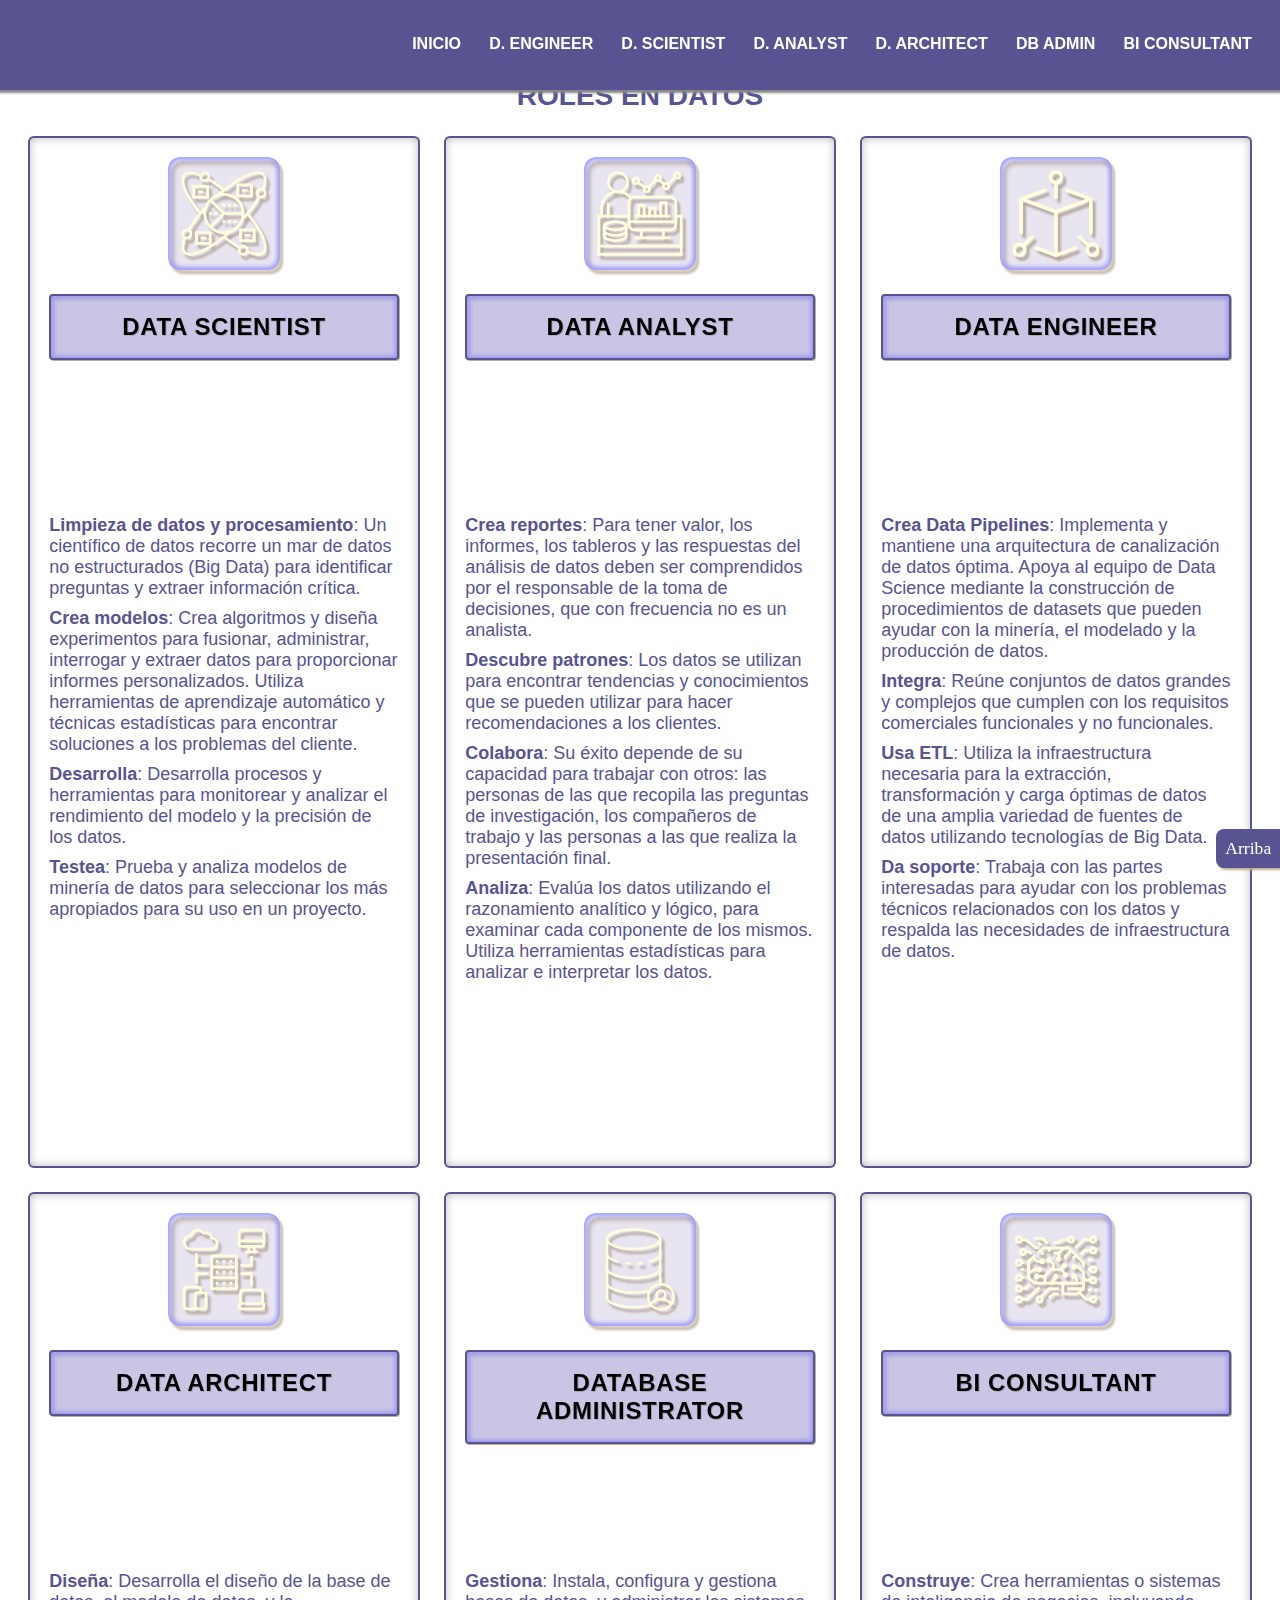
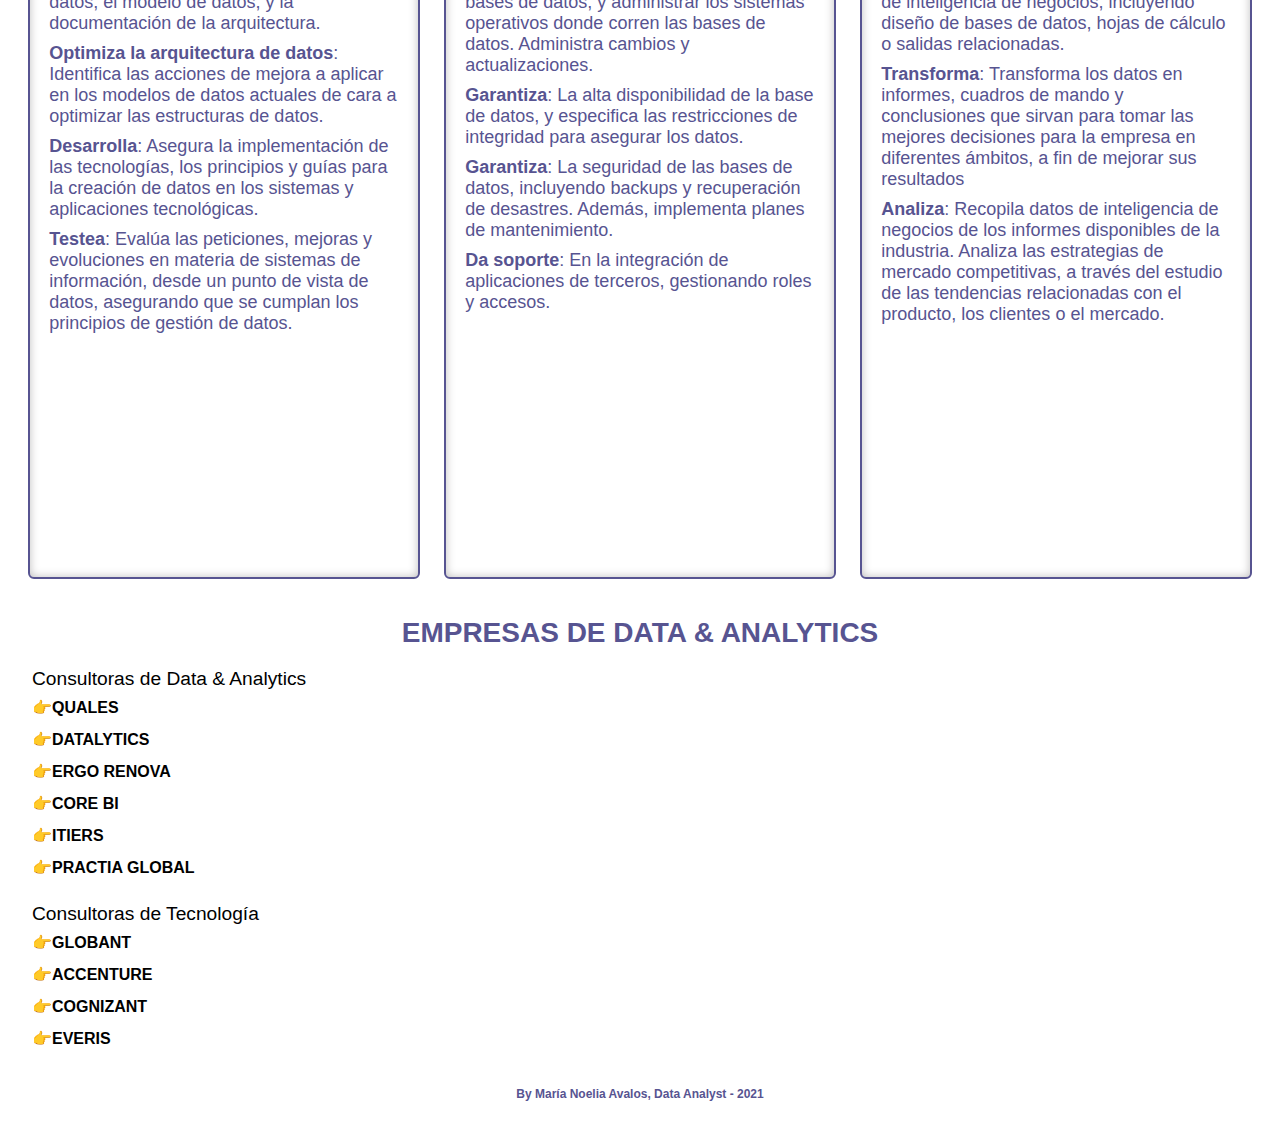
==== commit b9494ce0: "companies links and data eng tools finished" ====
--- a/index.html
+++ b/index.html
@@ -207,6 +207,40 @@
                 </p>
             </div>
         </div>
+
+
+        <div class="container bkg-light-blue">
+            <div class="title-container">
+                <h1 class="title dk-purple">Empresas de Data & Analytics</h1>
+            </div>
+            <br>
+            <div class="companies-text">
+                <p class="companies-p">
+                    Consultoras de Data & Analytics
+                </p>
+                <ul class="why-list">
+                    <li class="why-list-item"><a class="companies-link" href="https://www.linkedin.com/company/quales-group/">Quales</a></li>
+                    <li class="why-list-item"><a class="companies-link" href="https://www.linkedin.com/company/datalytics/">Datalytics</a></li>
+                    <li class="why-list-item"><a class="companies-link" href="https://www.linkedin.com/company/ergo-renova/">Ergo Renova</a></li>
+                    <li class="why-list-item"><a class="companies-link" href="https://www.linkedin.com/company/corebi-latam/">Core BI</a></li>
+                    <li class="why-list-item"><a class="companies-link" href="linkedin.com/company/itiers/">Itiers</a></li>
+                    <li class="why-list-item"><a class="companies-link" href="https://www.linkedin.com/company/practiaglobal/">Practia Global</a></li>
+                </ul>
+            </div>
+            <br>
+            <div class="companies-text">
+                <p class="companies-p">
+                    Consultoras de Tecnología
+                </p>
+                <ul class="why-list">
+                    <li class="why-list-item"><a class="companies-link" href="https://www.linkedin.com/company/globant/">Globant</a></li>
+                    <li class="why-list-item"><a class="companies-link" href="linkedin.com/company/accenture_argentina/">Accenture</a></li>
+                    <li class="why-list-item"><a class="companies-link" href="https://www.linkedin.com/company/cognizant/">Cognizant</a></li>
+                    <li class="why-list-item"><a class="companies-link" href="https://www.linkedin.com/company/everis/">Everis</a></li>
+                </ul>
+            </div>
+        </div>
+
         <footer>
             <h5 class="dk-purple">By María Noelia Avalos, Data Analyst - 2021</h5>
             <!-- <h5 class="dk-purple">ln:/m-noelia-avalos</h5> -->
--- a/styles.css
+++ b/styles.css
@@ -2,6 +2,18 @@
     margin: 0;
     padding: 0;
 }
+
+/* ANIMATIONS */
+
+@keyframes side {
+    0% {
+        right: 0;
+    }
+    100% {
+        right: 5px;
+    }
+}
+
 
 body {
     font-family: 'Segoe UI', Tahoma, Geneva, Verdana, sans-serif;
@@ -61,7 +73,6 @@
     display: flex;
     justify-content: center;
     align-items: center;
-    padding: 1em;
     padding-top: 7em;
 }
 
@@ -150,7 +161,7 @@
 }
 
 .role-title:hover {
-    background-color: #9F9DFF;
+    background-color: #a4a2f7b3;
     transition: .6s ease-in-out;
 }
 
@@ -166,6 +177,7 @@
     letter-spacing: .5pt;
     border: 2px solid #575491;
     color: black;
+    filter: drop-shadow(1px 1px 0px #bbab90);
 }
 
 .role-desc {
@@ -173,11 +185,37 @@
 }
 
 
+/* ============ empresas =============== */
+
+.companies-p {
+    line-height: 1.3;
+    font-size: 1.2rem;
+}
+
+.companies-link {
+    text-decoration: none;
+    color: black;
+    font-weight: 600;
+    text-transform: uppercase;
+    line-height: 2;
+}
+
 /* =========== funciones en detalle =========== */
 
 .role-t {
-    width: 90%;
-    text-align: center;
+    text-transform: uppercase;
+    text-align: center;
+    
+}
+
+#role-t::before {
+    content: "👉";
+    position:relative;
+    animation-name: side;
+    animation-iteration-count: infinite;
+    animation-duration: 1.5s; 
+    animation-timing-function: ease-out; 
+    animation-delay: 0s;
 }
 
 .function {
@@ -188,22 +226,21 @@
     width: 90%;
     margin: auto;
     margin-bottom: 1em;
-    box-shadow: inset 0px -2px 4px 2px #9f9dff;
     padding: 2em .8em 1em .8em;
 }
 
 .function-title {
-    background-color: #9f9dff;
-    border: 8px solid #9f9dff;
-    box-shadow: 0px -1px 3px 2px #9f9dff;
-    color: white;
+    background-color: #9f9dff63;
+    color: black;
     display: flex;
     justify-content: flex-end;
     align-items: center;
-    padding-right: .3em;
+    padding: .5em;
     width: 90%;
     margin: auto;
     text-transform: uppercase;
+    border-radius: 4px;
+    box-shadow: 0px 0px 4px 2px #dad6bf;
 }
 
 .fn-left {
@@ -270,6 +307,12 @@
     font-weight: 600;
 }
 
+.btn-how:hover {
+    cursor: pointer;
+    background-color: #a4a2f7b3;
+    transition: .6s ease-in-out;
+}
+
 /* ======== HOW TO BECOME ======== */
 
 .container-how {
@@ -286,10 +329,10 @@
     justify-content: center;
     margin: 1em;
     border-radius: 8px;
-    filter: drop-shadow(3px 4px 1px #bbab90);
+    filter: drop-shadow(2px 2px 1px #bbab90);
     box-shadow: inset 0px 0px 4px 2px #9f9dff;
     border: 2px solid #9f9dff;
-    background-color: #9f9dff63;
+    background-color: #9f9dff21;
     width: 200px;
     height: 150px;
 }
@@ -311,11 +354,13 @@
     text-transform: uppercase;
 }
 
+.card-how .link:hover {
+    filter: drop-shadow(1px 1px 0px #bbab90);
+    background-color: #9f9dff63;    
+}
+
 .role-subtitle {
-    margin-top: -2em;
-    text-align: right;
-    margin-bottom: 1em;
-    width: 95%;
+    text-align: center;
     font-size: 1.2em;
 }
 
@@ -326,7 +371,7 @@
     flex-direction: column;
     justify-content: center;
     align-items: center;
-
+    margin-top: 1em;
 }
 
 .why-text {
@@ -354,7 +399,7 @@
 .cursors-container {
     display: flex;
     flex-direction: row;
-    justify-content: space-between;
+    justify-content: space-evenly;
     align-items: center;
     width: 80%;
     margin: auto;
@@ -366,12 +411,17 @@
     box-shadow: inset 0px 0px 4px 2px #575491;
     border-radius: 6px;
     padding: .5em .6em;
-    width: 40%;
+    width: 35%;
     text-decoration: none;
     color: black;
     text-align: center;
     font-weight: 500;
     text-transform: uppercase;
+}
+
+.cursors-container .link:hover {
+    background-color: #9f9dff63;
+    transition: .3s ease-in-out;
 }
 
 /* ======== BOTON ARRIBA ======== */
@@ -482,8 +532,8 @@
         flex-wrap: wrap;
     }
 
-    .cursors-container .link {
-        padding: .8em .6em;
+    .role-t {
+        /* width: 80%; */
     }
 }
 
@@ -506,6 +556,9 @@
         display: none;
     }
 
+    .title-container {
+        padding-top: 6em;
+    }
     .card-container {
         flex-direction: row;
         height: 105vh;
@@ -519,6 +572,7 @@
 
     .role-t {
         text-align: left;
+        
     }
 
     .two {
@@ -552,6 +606,7 @@
         width: 90%;
         margin: auto;
         margin-bottom: 2em;
+        margin-top: 1em;
     }
 
     .container-why .why-card {
@@ -576,9 +631,17 @@
 
     .why-list-item::before {
         content: "👉";
+    }
+
+    .cursors-container {
+        width: 85%;
 }
 
 @media only screen and (min-width: 1025px) {
+    .title-container {
+        padding-top: 4em;
+    }
+    
     .card-container {
         height: 120vh;
     }
@@ -594,13 +657,22 @@
     }
 
     .role-title {
-        font-size: 22px;
+        font-size: 24px;
     }
 
     .role-desc {
         font-size: 18px;
     }
-    
+
+    .container-how {
+        height: 55vh;
+    }
+    .container-why .why-card {
+        width: 30%;
+    }
+
+    .why-text {
+        width: 50%;
 
 }
 
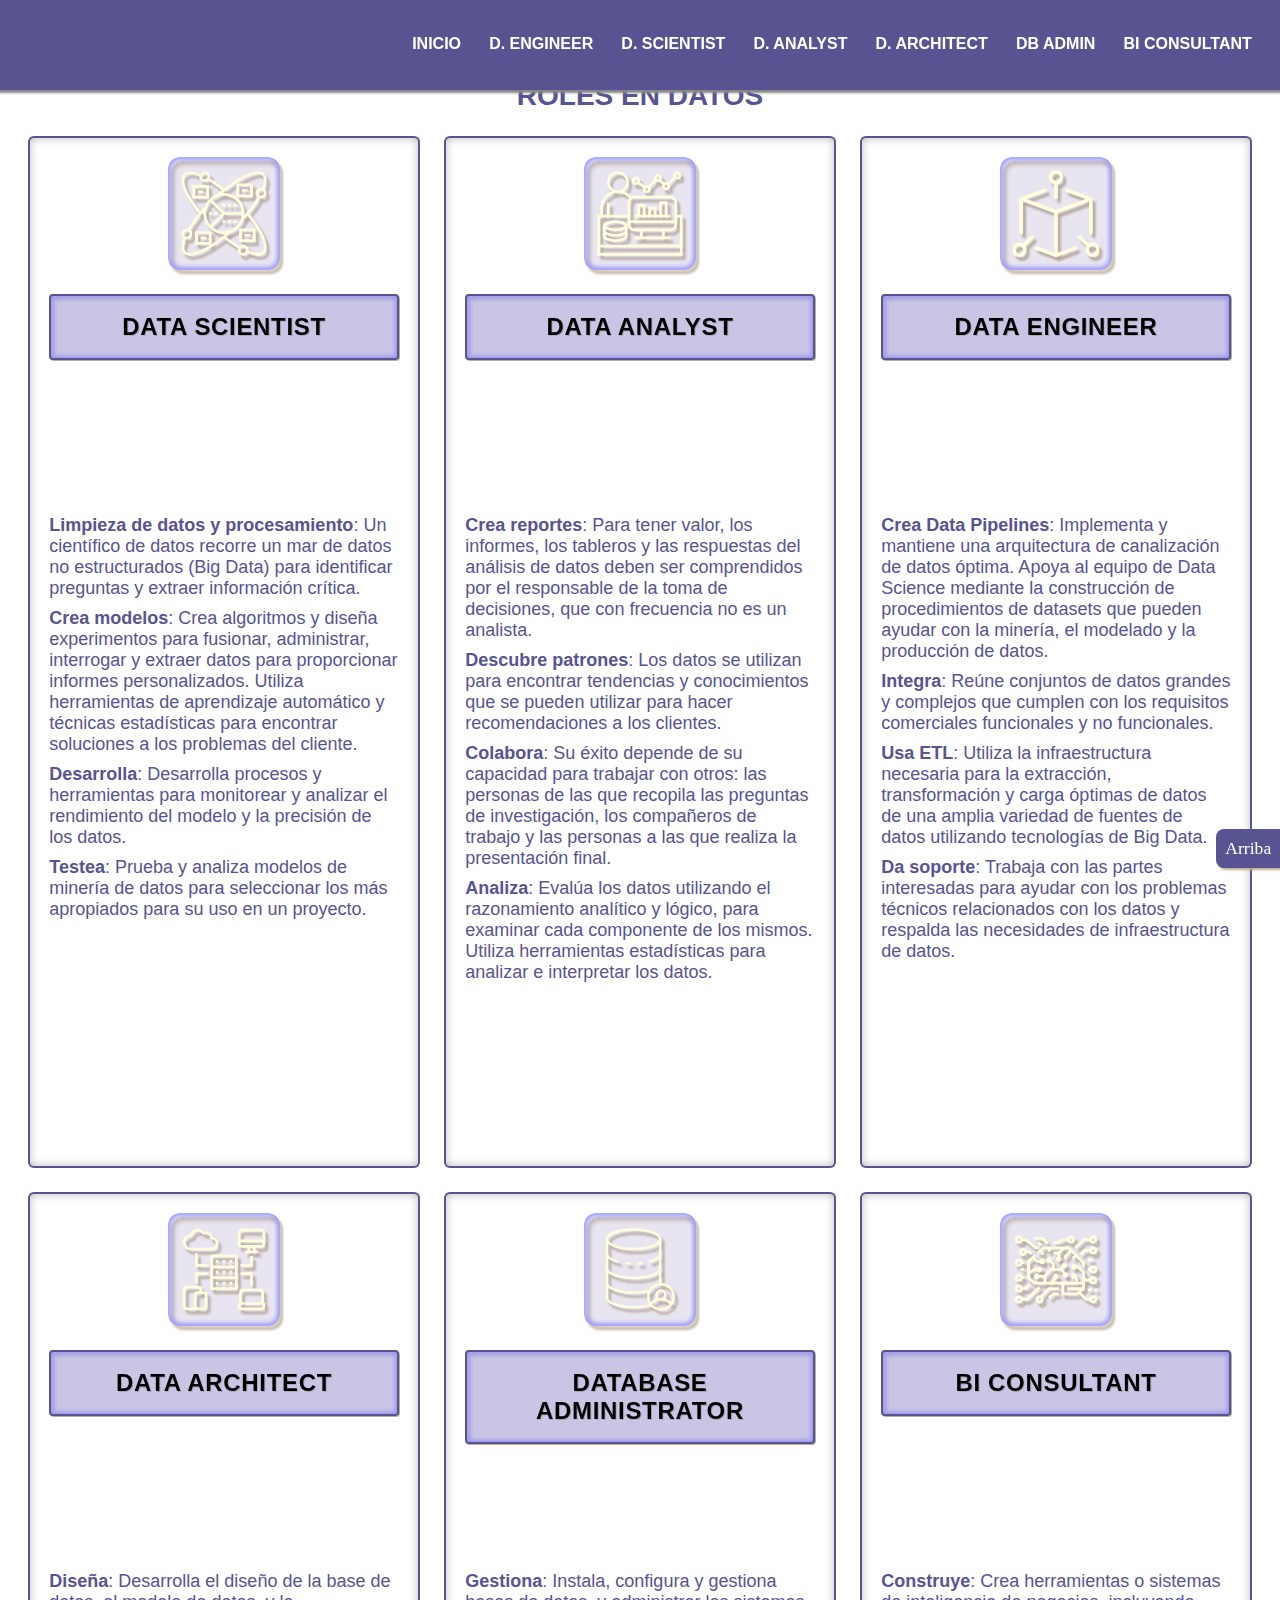
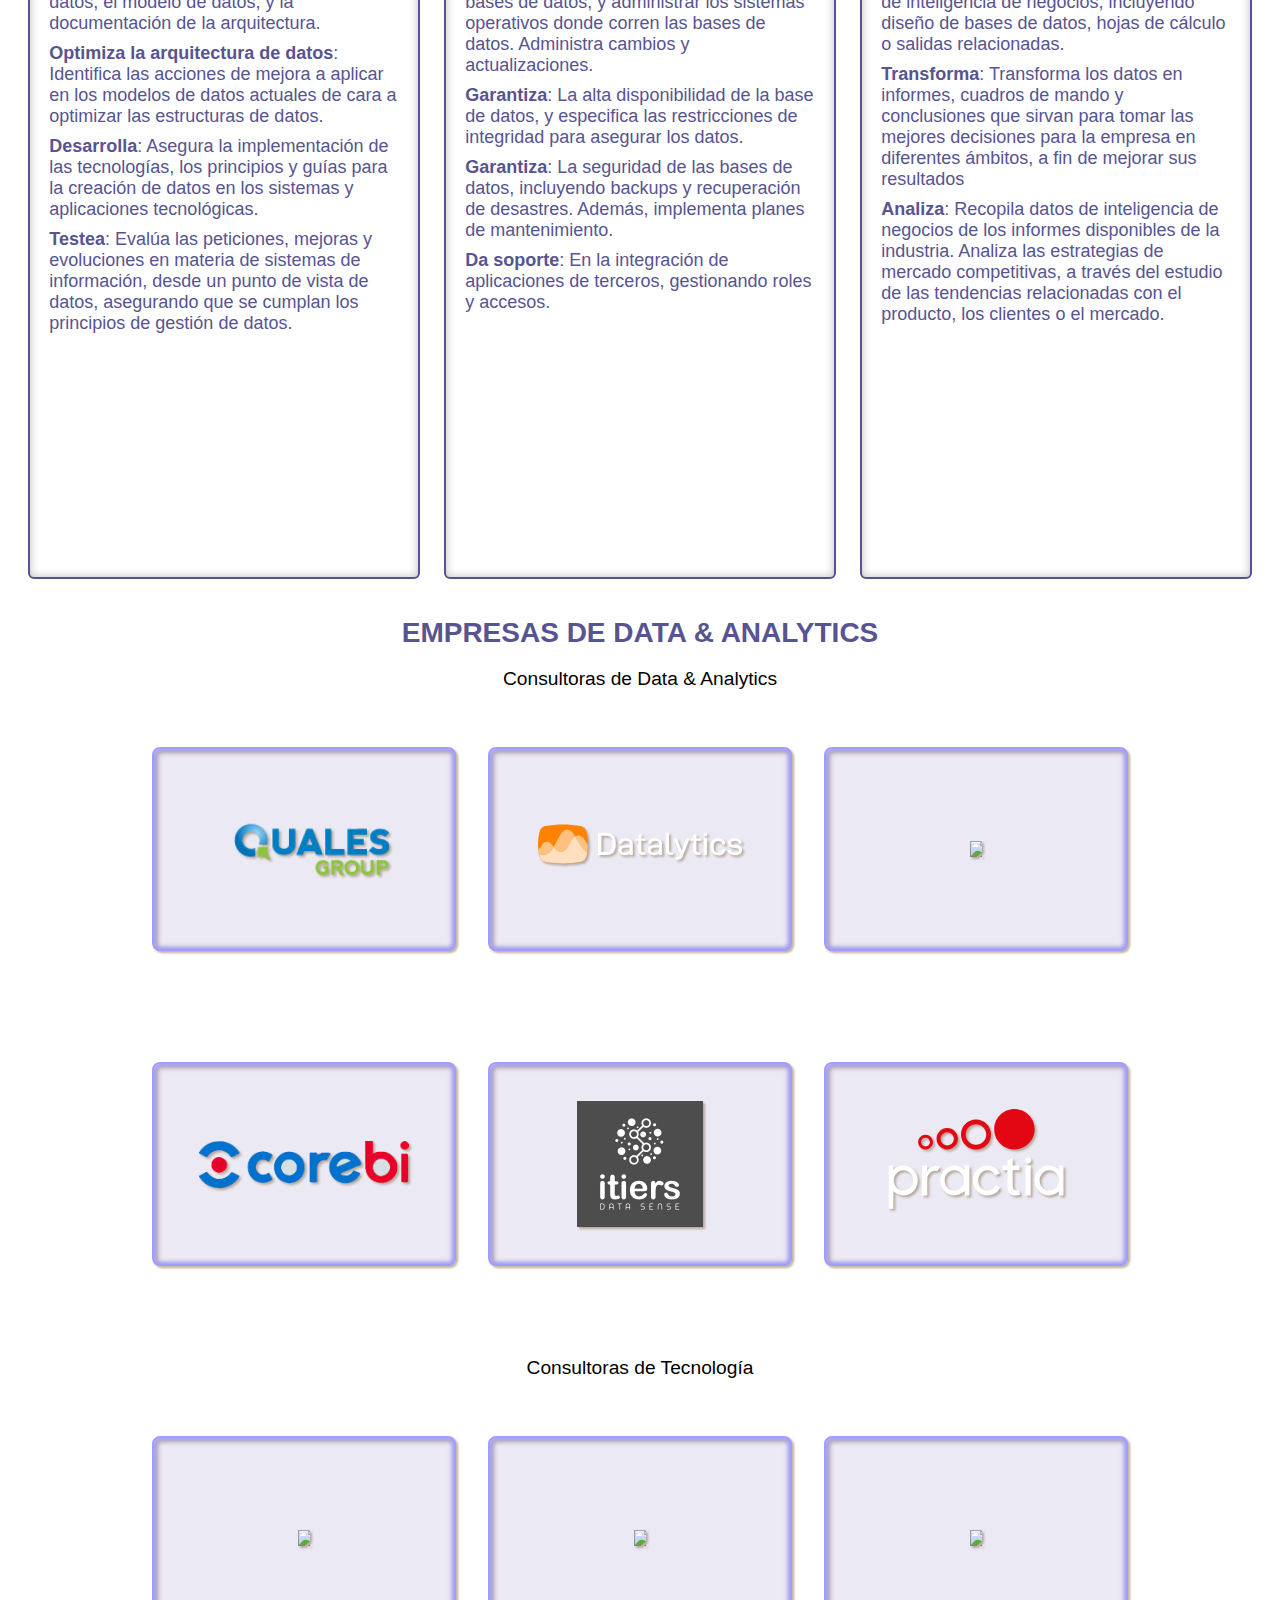
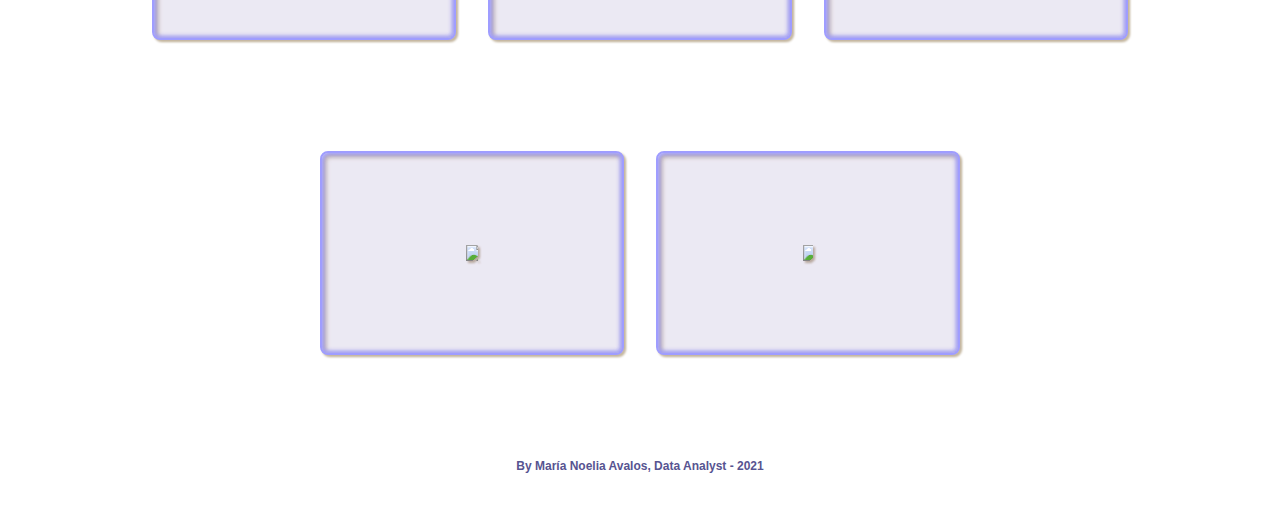
==== commit b83729f9: "companies in cards" ====
--- a/index.html
+++ b/index.html
@@ -218,26 +218,61 @@
                 <p class="companies-p">
                     Consultoras de Data & Analytics
                 </p>
-                <ul class="why-list">
-                    <li class="why-list-item"><a class="companies-link" href="https://www.linkedin.com/company/quales-group/">Quales</a></li>
-                    <li class="why-list-item"><a class="companies-link" href="https://www.linkedin.com/company/datalytics/">Datalytics</a></li>
-                    <li class="why-list-item"><a class="companies-link" href="https://www.linkedin.com/company/ergo-renova/">Ergo Renova</a></li>
-                    <li class="why-list-item"><a class="companies-link" href="https://www.linkedin.com/company/corebi-latam/">Core BI</a></li>
-                    <li class="why-list-item"><a class="companies-link" href="linkedin.com/company/itiers/">Itiers</a></li>
-                    <li class="why-list-item"><a class="companies-link" href="https://www.linkedin.com/company/practiaglobal/">Practia Global</a></li>
-                </ul>
+                <div class="container-how">
+                    <div class="card-how">
+                        <a class="companies-link" href="https://www.linkedin.com/company/quales-group/"><img style="width: 110%; margin: auto; display:block" src="img/logo_quales.png"></a>
+                    </div>
+                    <div class="card-how">
+                        <a class="companies-link" href="https://www.linkedin.com/company/datalytics/"><svg xmlns="http://www.w3.org/2000/svg" width="204" height="40" viewBox="0 0 204 40">
+                            <g fill="none" fill-rule="evenodd">
+                                <g transform="translate(0 .227)">
+                                    <path fill="#FF8300" d="M42.688,37.52 C30.9666996,39.8019609 18.9153004,39.8019609 7.194,37.52 C4.45422582,36.9875226 2.26651844,34.924015 1.575,32.22 C-0.525139757,24.0017149 -0.525139757,15.3872851 1.575,7.169 C2.26673778,4.46511427 4.45434205,2.40170395 7.194,1.869 C18.9153366,-0.41258547 30.9666634,-0.41258547 42.688,1.869 C45.4272736,2.40205117 47.6144184,4.46539536 48.306,7.169 C50.4059694,15.3869679 50.4059694,24.0010321 48.306,32.219 C47.6146377,34.9227339 45.4273898,36.9861753 42.688,37.519"></path>
+                                    <path fill="#FFC080" fill-rule="nonzero" d="M49.166,28.167 C49.611,25.55 49.848,22.907 49.878,20.263 C46.792,16.587 45.028,11.157 40.386,11.157 C39.2550616,11.1536951 38.1461781,11.4698257 37.187,12.069 C40.485,17.199 43.643,24.162 49.167,28.167 M8.815,17.527 C4.635,17.527 3.509,22.554 0.33,25.46 C0.504,26.972 0.745,28.479 1.056,29.975 C8.002,32.717 12.276,28.485 15.71,22.815 C13.868,20.227 12.214,17.527 8.815,17.527"></path>
+                                    <path fill="#FFDFBF" d="M37.188,12.069 C31.568,15.505 29.888,27.48 22.775,27.48 C19.257,27.48 17.405,25.195 15.71,22.814 C12.275,28.484 8.002,32.717 1.056,29.975 C1.212,30.725 1.385,31.475 1.576,32.219 C2.26736231,34.9227339 4.45461022,36.9861753 7.194,37.519 C18.9153004,39.8009609 30.9666996,39.8009609 42.688,37.519 C45.4277742,36.9865226 47.6154816,34.923015 48.307,32.219 C48.649,30.878 48.936,29.525 49.167,28.167 C43.643,24.162 40.485,17.198 37.187,12.069"></path>
+                                    <path fill="#FFC080" d="M22.774,27.481 C29.888,27.481 31.568,15.505 37.187,12.069 C34.814,8.376 32.367,5.634 28.913,5.634 C23.231,5.634 20.179,15.436 15.71,22.814 C17.404,25.196 19.256,27.481 22.774,27.481"></path>
+                                </g>
+                                <path id="log" fill="#FFF" d="M202.616,22.786 C203.535,23.539 204.001,24.611 204.001,25.972 C204.001,27.613 203.339,28.906 202.035,29.814 C200.753,30.708 198.986,31.161 196.785,31.161 C194.602,31.161 192.871,30.696 191.64,29.779 C190.391,28.849 189.758,27.558 189.758,25.941 L189.758,25.846 C189.757999,25.7933134 189.778997,25.7427992 189.816346,25.7056381 C189.853695,25.668477 189.904314,25.6477339 189.957,25.648 L192.517,25.648 C192.569686,25.6477339 192.620305,25.668477 192.657654,25.7056381 C192.695003,25.7427992 192.716001,25.7933134 192.716,25.846 L192.716,25.909 C192.716,26.711 193.039,27.33 193.706,27.8 C194.385,28.279 195.463,28.522 196.911,28.522 C198.219,28.522 199.254,28.308 199.989,27.885 C200.699,27.477 201.043,26.903 201.043,26.13 C201.043,25.501 200.799,25.039 200.297,24.718 C199.768,24.378 198.898,24.144 197.712,24.021 L195.401,23.737 C193.58,23.523 192.215,23.045 191.347,22.318 C190.461,21.576 190.011,20.521 190.011,19.181 C190.011,17.626 190.634,16.386 191.863,15.498 C193.073,14.624 194.728,14.181 196.785,14.181 C198.925,14.181 200.634,14.63 201.863,15.514 C203.114,16.413 203.747,17.646 203.747,19.181 L203.747,19.307 C203.747,19.417 203.659,19.505 203.549,19.505 L200.989,19.505 C200.879,19.505 200.79,19.417 200.79,19.307 L200.79,19.212 C200.79,18.415 200.464,17.824 199.794,17.407 C199.101,16.976 198.1,16.757 196.816,16.757 C195.511,16.757 194.526,16.959 193.886,17.359 C193.268,17.745 192.968,18.279 192.968,18.992 C192.968,19.603 193.179,20.052 193.612,20.362 C194.066,20.688 194.876,20.915 196.016,21.037 L198.486,21.353 C200.325,21.567 201.716,22.049 202.616,22.786 Z M74.397,18.581 C74.397,16.242 73.898,14.495 72.914,13.39 C71.936,12.292 70.406,11.735 68.368,11.735 L63.382,11.735 L63.382,28.017 L68.368,28.017 C70.408,28.017 71.938,27.476 72.916,26.407 C73.899,25.334 74.397,23.636 74.397,21.361 L74.397,18.581 Z M68.367,8.781 L68.368,8.781 C71.317,8.781 73.63,9.598 75.241,11.208 C76.853,12.818 77.67,15.246 77.67,18.423 L77.67,21.298 C77.67,24.475 76.848,26.909 75.225,28.529 C73.604,30.15 71.274,30.972 68.304,30.972 L60.307,30.972 C60.198,30.972 60.109,30.884 60.109,30.774 L60.109,8.979 C60.109,8.86964762 60.1976476,8.781 60.307,8.781 L68.367,8.781 Z M91.69,23.612 L87.305,23.612 C85.982,23.612 85.003,23.819 84.397,24.226 C83.807,24.622 83.52,25.224 83.52,26.068 C83.52,26.933 83.803,27.552 84.384,27.958 C84.979,28.375 85.93,28.586 87.209,28.586 C88.755,28.586 89.901,28.263 90.619,27.625 C91.33,26.994 91.69,26.002 91.69,24.678 L91.69,23.612 Z M92.9,15.728 L92.901,15.728 C94.144,16.764 94.774,18.276 94.774,20.224 L94.774,30.774 C94.774,30.883 94.685,30.972 94.575,30.972 L91.952,30.972 C91.843,30.972 91.753,30.884 91.753,30.774 L91.753,29.451 C90.596,30.586 88.89,31.161 86.673,31.161 C84.675,31.161 83.128,30.727 82.075,29.869 C81.008,29.002 80.468,27.733 80.468,26.099 C80.468,24.525 81.026,23.298 82.126,22.452 C83.211,21.617 84.804,21.194 86.862,21.194 L91.691,21.194 L91.691,20.287 C91.691,17.954 90.359,16.821 87.621,16.821 C86.426,16.821 85.513,17.042 84.908,17.479 C84.314,17.906 84.026,18.494 84.026,19.276 L84.026,19.371 C84.026,19.48 83.938,19.569 83.828,19.569 L81.204,19.569 C81.095,19.569 81.006,19.481 81.006,19.371 L81.006,19.276 C81.006,17.702 81.606,16.443 82.79,15.534 C83.958,14.637 85.573,14.182 87.59,14.182 C89.881,14.182 91.668,14.702 92.9,15.728 Z M107.443,14.403 L107.443,14.402 C107.552352,14.402 107.641,14.4906476 107.641,14.6 L107.641,16.622 C107.641,16.731 107.553,16.82 107.443,16.82 L103.342,16.82 L103.342,25.974 C103.342,26.797 103.524,27.387 103.881,27.725 C104.242,28.066 104.866,28.24 105.736,28.24 L107.096,28.24 C107.204962,28.2405503 107.293001,28.329037 107.293,28.438 L107.293,30.775 C107.293,30.885 107.205,30.973 107.096,30.973 L105.293,30.973 C101.953,30.973 100.259,29.344 100.259,26.132 L100.259,16.822 L97.612,16.822 C97.503,16.822 97.414,16.734 97.414,16.624 L97.414,14.602 C97.414,14.4926476 97.5026476,14.404 97.612,14.404 L100.259,14.404 L100.259,11.096 C100.258826,11.0156189 100.307505,10.9431938 100.382,10.913 L103.069,9.807 C103.130131,9.78158912 103.199917,9.78841118 103.254969,9.82517978 C103.310022,9.86194838 103.343056,9.92379805 103.343,9.99 L103.343,14.403 L107.443,14.403 Z M120.965,23.612 L116.58,23.612 C115.257,23.612 114.278,23.819 113.672,24.226 C113.082,24.622 112.795,25.224 112.795,26.068 C112.795,26.933 113.078,27.552 113.659,27.958 C114.255,28.375 115.205,28.586 116.485,28.586 C118.03,28.586 119.176,28.263 119.894,27.625 C120.605,26.994 120.965,26.002 120.965,24.678 L120.965,23.612 Z M122.175,15.728 L122.176,15.728 C123.419,16.764 124.049,18.276 124.049,20.224 L124.049,30.774 C124.049,30.883 123.96,30.972 123.851,30.972 L121.227,30.972 C121.117,30.972 121.028,30.884 121.028,30.774 L121.028,29.451 C119.871,30.586 118.165,31.161 115.948,31.161 C113.95,31.161 112.403,30.727 111.35,29.869 C110.283,29.002 109.743,27.733 109.743,26.099 C109.743,24.525 110.301,23.298 111.401,22.452 C112.486,21.617 114.079,21.194 116.137,21.194 L120.966,21.194 L120.966,20.287 C120.966,17.954 119.634,16.821 116.896,16.821 C115.701,16.821 114.788,17.042 114.183,17.479 C113.589,17.906 113.301,18.494 113.301,19.276 L113.301,19.371 C113.301,19.48 113.213,19.569 113.103,19.569 L110.479,19.569 C110.37,19.569 110.281,19.481 110.281,19.371 L110.281,19.276 C110.281,17.702 110.881,16.443 112.065,15.534 C113.233,14.637 114.848,14.182 116.865,14.182 C119.156,14.182 120.943,14.702 122.175,15.728 Z M134.79,28.175 L134.789,28.176 C134.84186,28.1757324 134.892632,28.1966124 134.93001,28.2339903 C134.967388,28.2713682 134.988268,28.3221403 134.988,28.375 L134.988,30.775 C134.988,30.884 134.899,30.972 134.789,30.972 L133.051,30.972 C131.319,30.972 130.012,30.556 129.166,29.732 C128.319,28.908 127.89,27.622 127.89,25.91 L127.89,8.98 C127.89,8.87064762 127.978648,8.782 128.088,8.782 L130.775,8.782 C130.884352,8.782 130.973,8.87064762 130.973,8.98 L130.973,25.751 C130.973,26.641 131.151,27.275 131.502,27.635 C131.851,27.993 132.489,28.175 133.399,28.175 L134.79,28.175 Z M151.26,14.403 L151.259,14.404 C151.324507,14.4038163 151.385865,14.4360442 151.422892,14.4900834 C151.459919,14.5441225 151.467821,14.6129773 151.444,14.674 L144.458,32.457 C144.001,33.631 143.324,34.493 142.446,35.019 C141.576,35.541 140.426,35.805 139.026,35.805 L137.888,35.805 C137.778,35.805 137.69,35.717 137.69,35.607 L137.69,33.174 C137.69,33.0646476 137.778648,32.976 137.888,32.976 L139.026,32.976 C139.934,32.976 140.612,32.847 141.042,32.593 C141.464,32.344 141.797,31.891 142.032,31.243 L142.196,30.779 L135.681,14.675 C135.656912,14.6139162 135.664506,14.5448818 135.701297,14.4904953 C135.738088,14.4361087 135.799339,14.4033714 135.865,14.403 L138.741,14.403 C138.822768,14.402771 138.896266,14.4528293 138.926,14.529 L143.7,26.774 L148.26,14.532 C148.289125,14.4544921 148.363201,14.4031174 148.446,14.403 L151.26,14.403 Z M162.482,14.403 L162.482,14.402 C162.534686,14.4017339 162.585305,14.422477 162.622654,14.4596381 C162.660003,14.4967992 162.681001,14.5473134 162.681,14.6 L162.681,16.622 C162.681,16.731 162.592,16.82 162.482,16.82 L158.382,16.82 L158.382,25.974 C158.382,26.798 158.563,27.387 158.921,27.725 C159.281,28.066 159.905,28.24 160.775,28.24 L162.135,28.24 C162.244352,28.24 162.333,28.3286476 162.333,28.438 L162.333,30.775 C162.333,30.885 162.245,30.973 162.135,30.973 L160.333,30.973 C156.992,30.973 155.299,29.344 155.299,26.132 L155.299,16.822 L152.651,16.822 C152.542,16.822 152.453,16.734 152.453,16.624 L152.453,14.602 C152.453,14.4926476 152.541648,14.404 152.651,14.404 L155.299,14.404 L155.299,11.096 C155.298661,11.0158639 155.346898,10.9435082 155.421,10.913 L158.108,9.807 C158.169131,9.78158912 158.238917,9.78841118 158.293969,9.82517978 C158.349022,9.86194838 158.382056,9.92379805 158.382,9.99 L158.382,14.403 L162.482,14.403 Z M168.774,8.812 C168.826686,8.81173391 168.877305,8.83247703 168.914654,8.86963811 C168.952003,8.9067992 168.973001,8.95731341 168.973,9.01 L168.973,11.916 C168.973,12.026 168.884,12.114 168.774,12.114 L166.088,12.114 C165.978,12.114 165.889,12.026 165.889,11.916 L165.889,9.01 C165.888999,8.95731341 165.909997,8.9067992 165.947346,8.86963811 C165.984695,8.83247703 166.035314,8.81173391 166.088,8.812 L168.774,8.812 Z M168.774,14.403 C168.826686,14.4027339 168.877305,14.423477 168.914654,14.4606381 C168.952003,14.4977992 168.973001,14.5483134 168.973,14.601 L168.973,30.774 C168.973,30.884 168.884,30.972 168.774,30.972 L166.088,30.972 C165.978,30.972 165.889,30.884 165.889,30.774 L165.889,14.601 C165.888999,14.5483134 165.909997,14.4977992 165.947346,14.4606381 C165.984695,14.423477 166.035314,14.4027339 166.088,14.403 L168.774,14.403 Z M185.311,15.7 L185.311,15.699 C186.552,16.776 187.181,18.277 187.181,20.161 L187.181,20.318 C187.181,20.428 187.093,20.516 186.983,20.516 L184.359,20.516 C184.249,20.516 184.161,20.428 184.161,20.318 L184.161,20.161 C184.161,19.117 183.832,18.329 183.156,17.753 C182.479,17.176 181.491,16.884 180.218,16.884 C177.161,16.884 175.675,18.535 175.675,21.93 L175.675,23.414 C175.675,26.83 177.161,28.492 180.218,28.492 C181.491,28.492 182.479,28.199 183.156,27.622 C183.832,27.046 184.161,26.268 184.161,25.246 L184.161,25.12 C184.161,25.0106476 184.249648,24.922 184.359,24.922 L186.983,24.922 C187.092352,24.922 187.181,25.0106476 187.181,25.12 L187.181,25.246 C187.181,27.088 186.558,28.567 185.328,29.643 C184.105,30.714 182.386,31.257 180.218,31.257 C177.836,31.257 175.95,30.583 174.61,29.257 C173.271,27.928 172.591,25.984 172.591,23.477 L172.591,21.867 C172.591,19.36 173.27,17.415 174.61,16.087 C175.949,14.76 177.825,14.087 180.187,14.087 C182.354,14.087 184.079,14.63 185.311,15.7 Z"></path>
+                            </g>
+                        </svg></a>
+                    </div>
+                    <div class="card-how">
+                        <a class="companies-link" href="https://www.linkedin.com/company/ergo-renova/"><img style="width: 70%; margin: auto; display:block" src="https://ergorenova.com/wp-content/uploads/2020/01/logo-ergo-para-web.svg"></a>
+                    </div>
+                    <div class="card-how">
+                        <a class="companies-link" href="https://www.linkedin.com/company/corebi-latam/"><img style="width: 70%; margin: auto; display:block" src="img/logo_corebi.png"></a>
+                    </div>
+                    <div class="card-how">
+                        <a class="companies-link" href="linkedin.com/company/itiers/"><img style="width: 50%; margin: auto; display:block" src="img/logo-itiers-gris.jpg"></a>
+                    </div>
+                    <div class="card-how">
+                        <a class="companies-link" href="https://www.linkedin.com/company/practiaglobal/"><img src="img/practiaglobal-logo.svg"></a>
+                    </div>
+                </div>
             </div>
             <br>
-            <div class="companies-text">
-                <p class="companies-p">
-                    Consultoras de Tecnología
-                </p>
-                <ul class="why-list">
-                    <li class="why-list-item"><a class="companies-link" href="https://www.linkedin.com/company/globant/">Globant</a></li>
-                    <li class="why-list-item"><a class="companies-link" href="linkedin.com/company/accenture_argentina/">Accenture</a></li>
-                    <li class="why-list-item"><a class="companies-link" href="https://www.linkedin.com/company/cognizant/">Cognizant</a></li>
-                    <li class="why-list-item"><a class="companies-link" href="https://www.linkedin.com/company/everis/">Everis</a></li>
-                </ul>
+            <div class="container bkg-light-blue">
+                <div class="companies-text">
+                    <p class="companies-p">
+                        Consultoras de Tecnología
+                    </p>
+                    <div class="container-how">
+                        <div class="card-how">
+                            <a class="companies-link" href="https://www.linkedin.com/company/globant/"><img style="width: 70%; margin: auto; display:block" src="https://www.globant.com/themes/custom/globant_corp_theme/images/2019/globant-logo-dark.svg"></a>
+                        </div>
+                        <div class="card-how">
+                            <a class="companies-link" href="https://www.linkedin.com/company/accenture_argentina/"><img style="width: 70%; margin: auto; display:block" src="https://www.accenture.com/t20180820T081710Z__w__/us-en/_acnmedia/Accenture/Dev/Redesign/Acc_Logo_Black_Purple_RGB.png"></a>
+                        </div>
+                        <div class="card-how">
+                            <a class="companies-link" href="https://www.linkedin.com/company/everis/"><img style="width: 80%; margin: auto; display:block" src="https://www.everis.com/sites/all/themes/everis/logo.png"></a>
+                        </div>
+                        <div class="card-how">
+                            <a class="companies-link" href="https://www.linkedin.com/company/cognizant/"><img style="width: 70%; margin: auto; display:block" src="https://www.cognizant.com/content/dam/cognizant_foundation/Dotcomimage/COG-Logo-White.svg"></a>
+                        </div>
+                        <div class="card-how">
+                            <a class="companies-link" href="https://www.linkedin.com/company/deloitte/"><img style="width: 65%; margin: auto; display:block" src="https://www2.deloitte.com/content/dam/assets/logos/deloitte.svg"></a>
+                        </div>
+                    </div>
+                </div>
             </div>
         </div>
 
--- a/styles.css
+++ b/styles.css
@@ -190,6 +190,7 @@
 .companies-p {
     line-height: 1.3;
     font-size: 1.2rem;
+    text-align: center;
 }
 
 .companies-link {
@@ -333,8 +334,8 @@
     box-shadow: inset 0px 0px 4px 2px #9f9dff;
     border: 2px solid #9f9dff;
     background-color: #9f9dff21;
-    width: 200px;
-    height: 150px;
+    width: 300px;
+    height: 200px;
 }
 
 .card-how .title {
@@ -396,6 +397,15 @@
 
 }
 
+.why-p {
+    text-align: justify;
+    line-height: 1.3;
+}
+
+.why-list {
+    line-height: 1.5;
+}
+
 .cursors-container {
     display: flex;
     flex-direction: row;
@@ -665,7 +675,7 @@
     }
 
     .container-how {
-        height: 55vh;
+        height: 70vh;
     }
     .container-why .why-card {
         width: 30%;
@@ -673,7 +683,7 @@
 
     .why-text {
         width: 50%;
-
+    }
 }
 
 @media only screen and (min-width: 1332px) {
